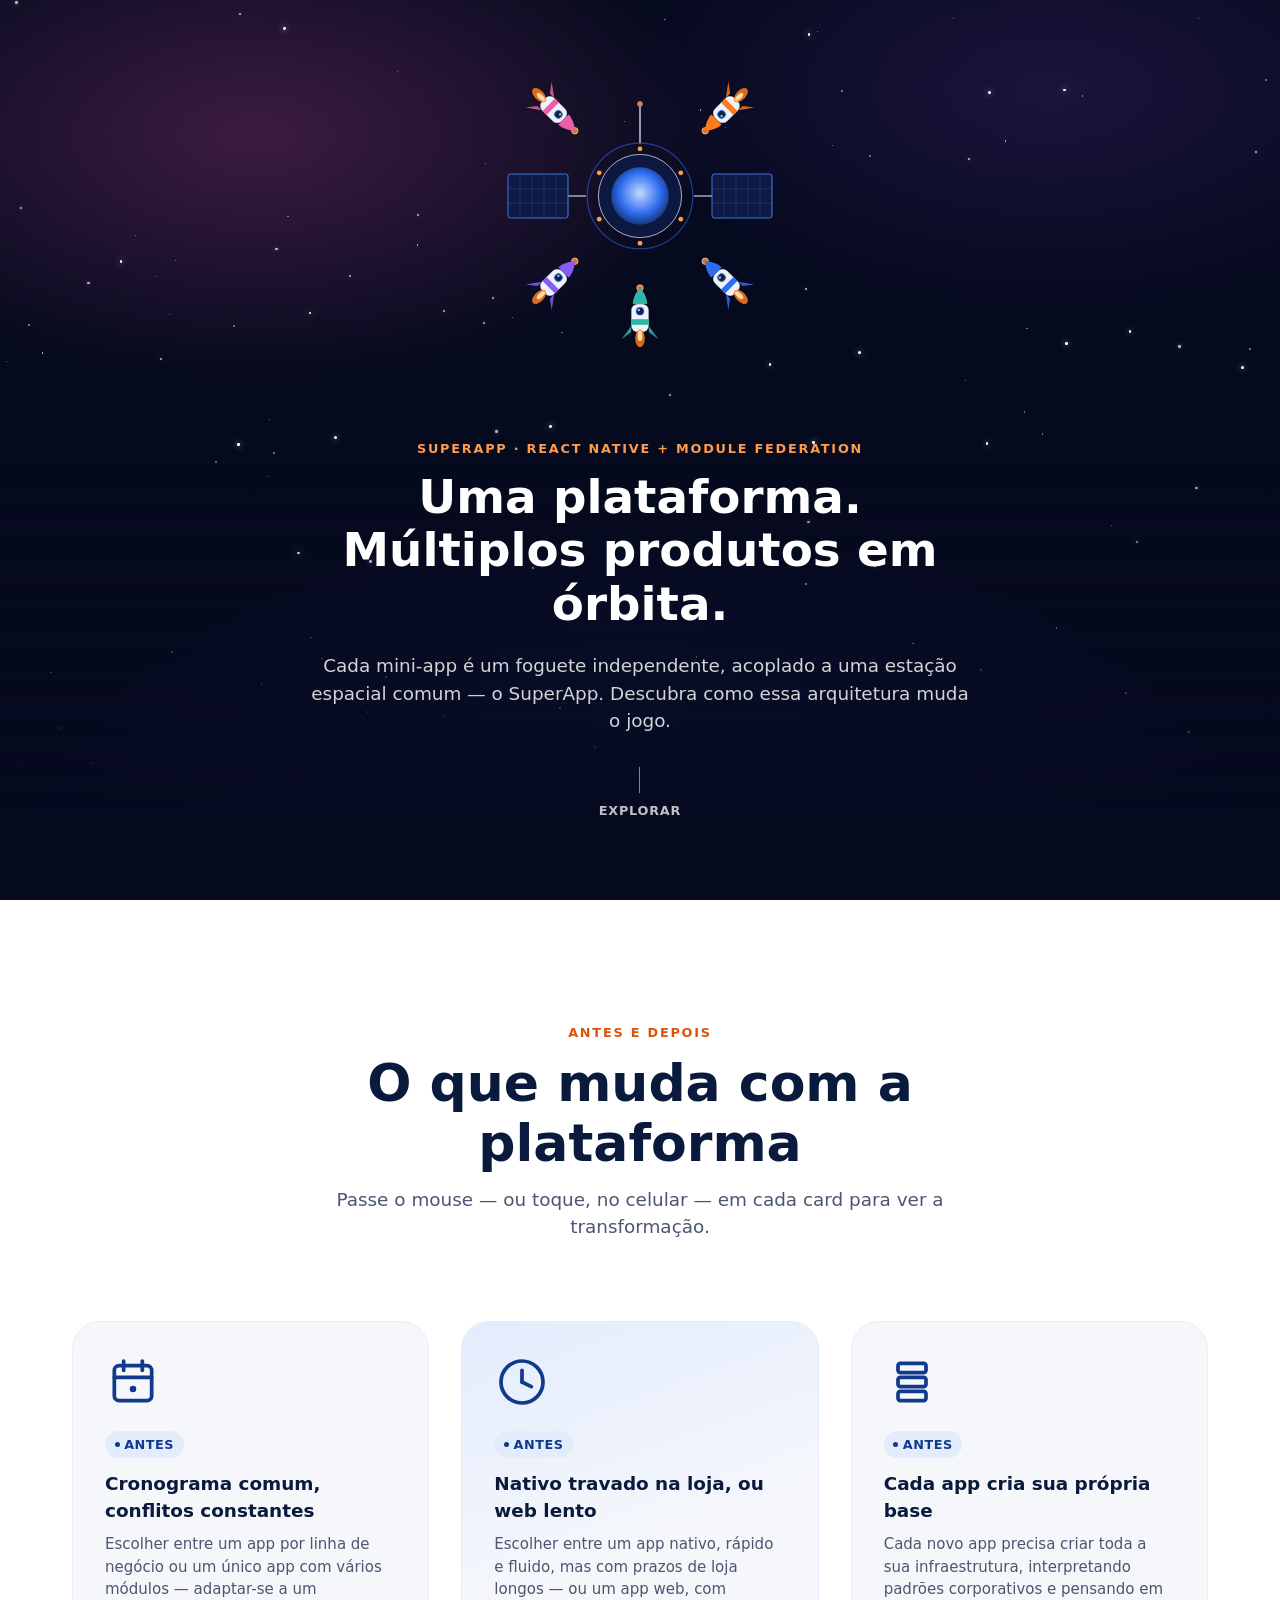
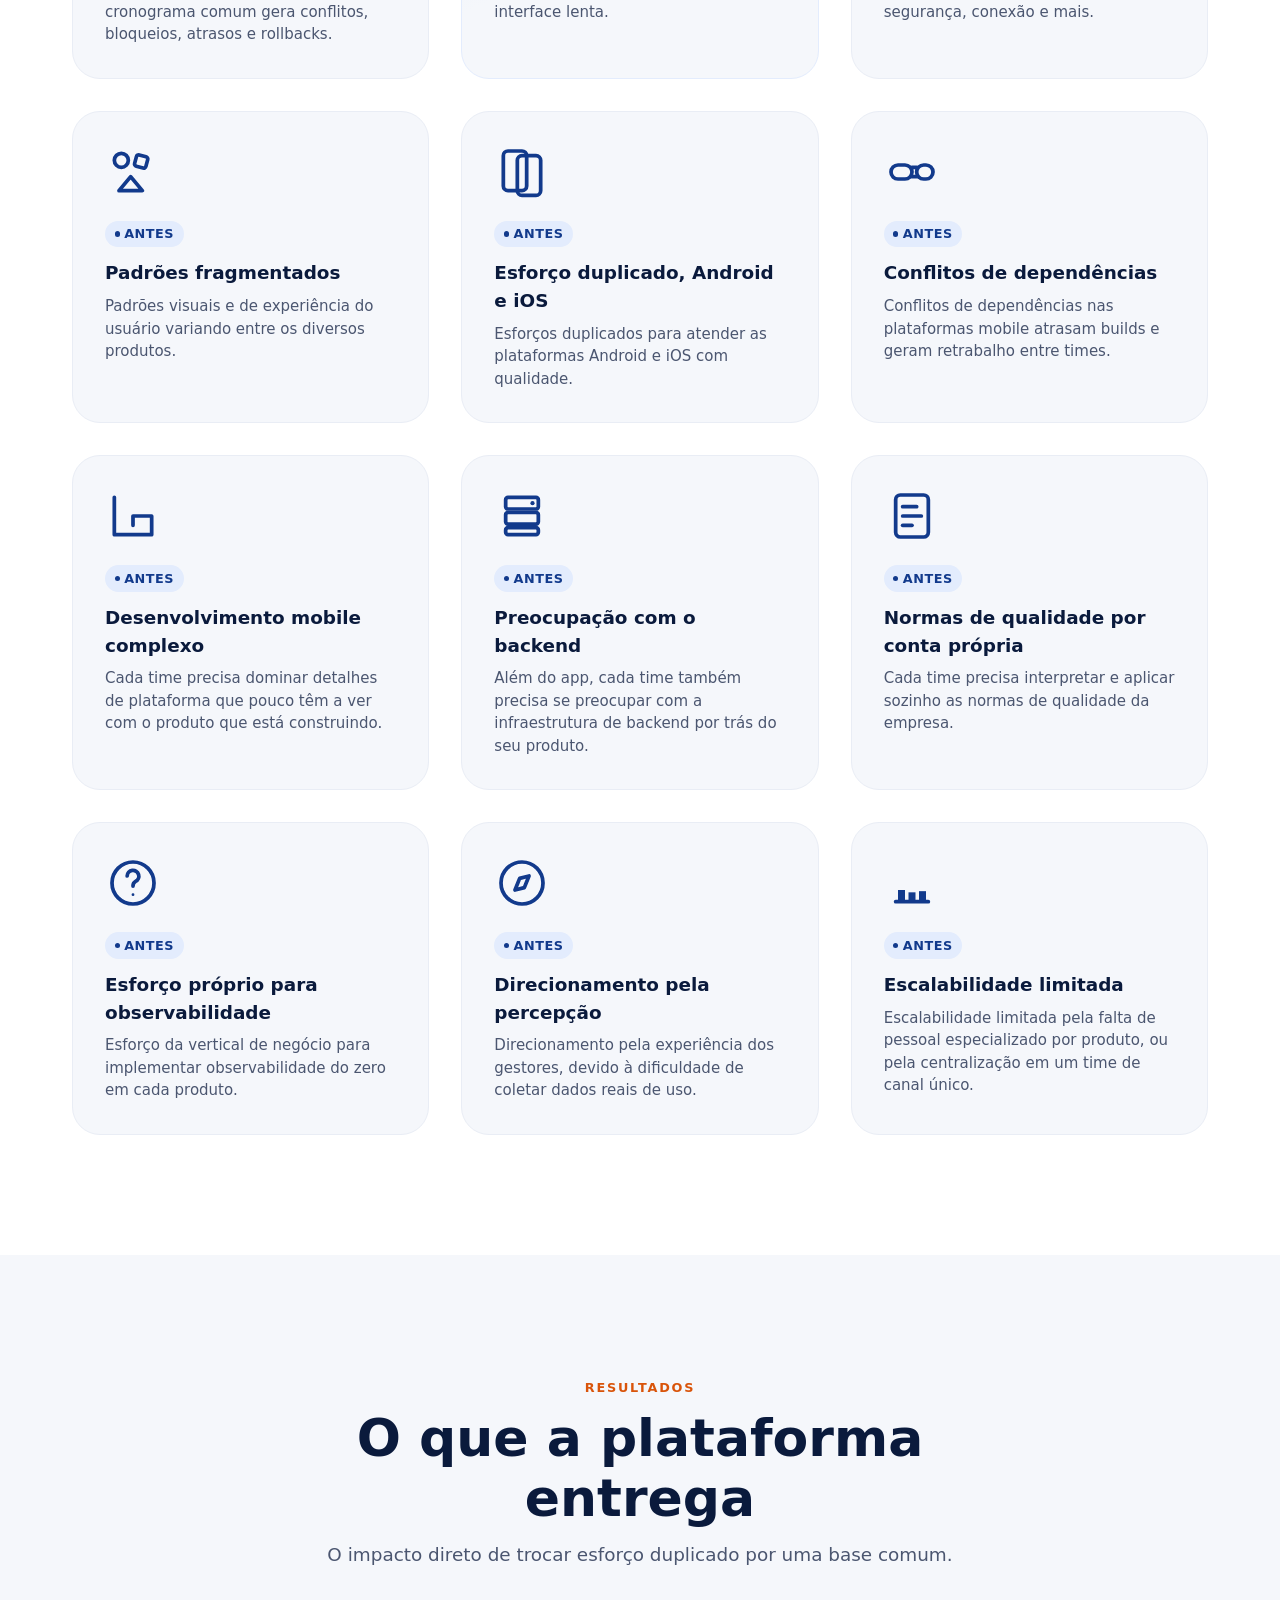
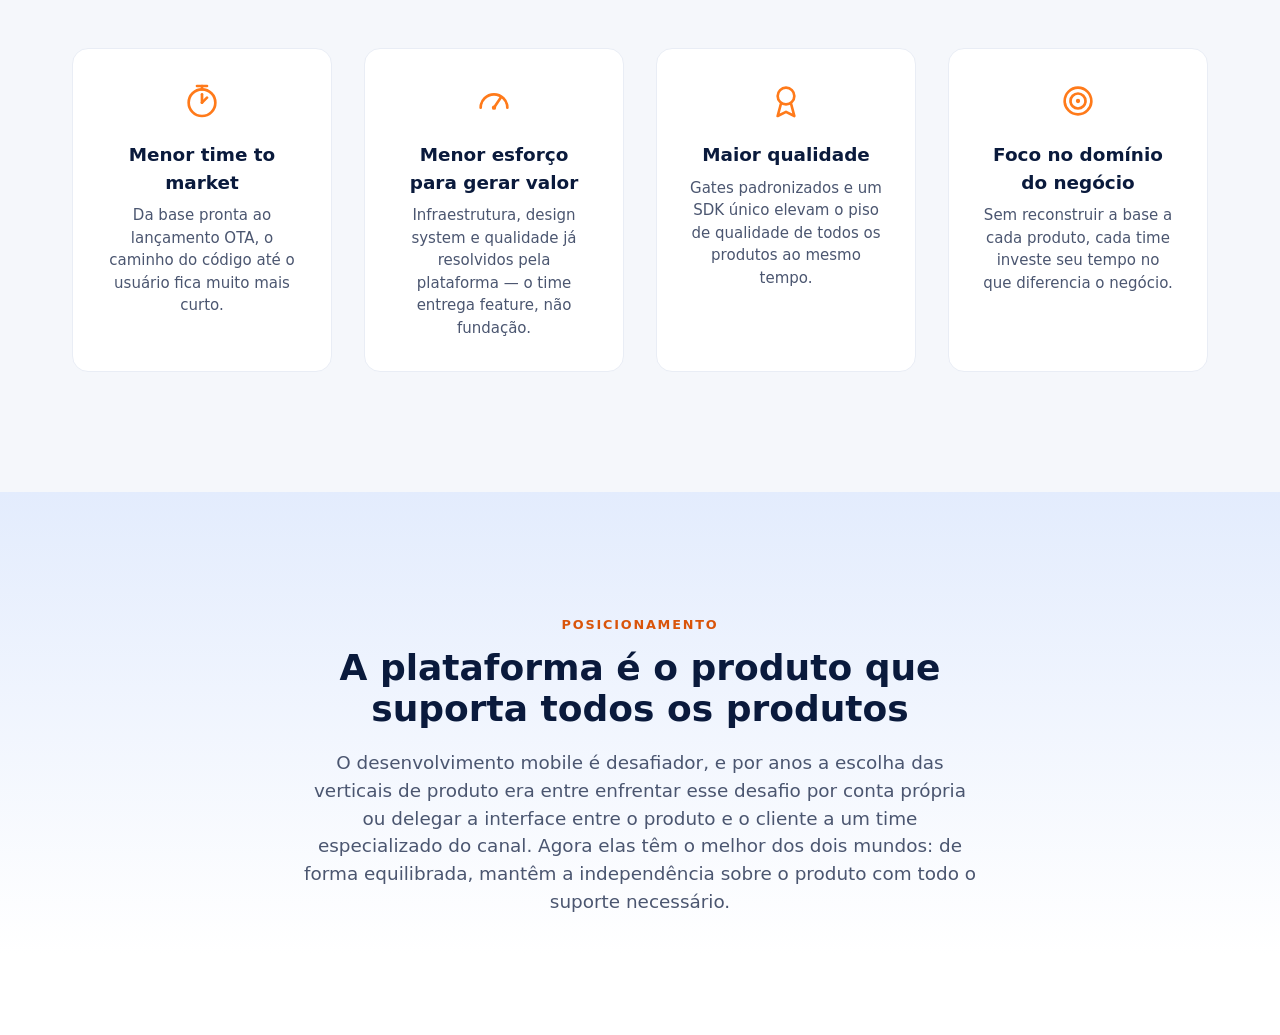
==== index.html @ 6d6ee332 "Initial version: hero + 12 cards + resultados + posicionamento Hotsite institucional do SuperApp em " ====
<!DOCTYPE html>
<html lang="pt-BR">
<head>
<meta charset="UTF-8" />
<meta name="viewport" content="width=device-width, initial-scale=1.0" />
<title>SuperApp — Uma plataforma, múltiplos produtos em órbita</title>
<meta name="description" content="Hotsite institucional do projeto de plataforma mobile SuperApp: mini-apps independentes acoplados a uma estação espacial comum." />
<link rel="stylesheet" href="css/reset.css" />
<link rel="stylesheet" href="css/tokens.css" />
<link rel="stylesheet" href="css/layout.css" />
<link rel="stylesheet" href="css/components.css" />
<link rel="stylesheet" href="css/hero.css" />
<link rel="stylesheet" href="css/cards.css" />
<link rel="stylesheet" href="css/results.css" />
<link rel="stylesheet" href="css/positioning.css" />
<link rel="stylesheet" href="css/animations.css" />
</head>
<body>

<section id="hero" class="hero">
  <div class="hero__starfield" aria-hidden="true"></div>

  <div class="hero__scene" aria-hidden="true">
    <svg class="station-svg" viewBox="0 0 1000 800" preserveAspectRatio="xMidYMid meet" role="img" aria-label="Ilustração de uma estação espacial montada, com foguetes de diferentes cores acoplados a ela">
      <defs>
        <radialGradient id="hubGlow" cx="50%" cy="45%" r="65%">
          <stop offset="0%" stop-color="#c3d8ff" />
          <stop offset="55%" stop-color="#2f6df0" />
          <stop offset="100%" stop-color="#0a1a3c" />
        </radialGradient>

        <g id="rocket-template">
          <path class="rocket-fin" d="M -22,95 L -46,128 L -22,110 Z" />
          <path class="rocket-fin" d="M 22,95 L 46,128 L 22,110 Z" />
          <rect class="rocket-body" x="-22" y="40" width="44" height="70" rx="16" />
          <path class="rocket-nose" d="M 0,0 C 10,10 18,26 18,40 L -18,40 C -18,26 -10,10 0,0 Z" />
          <rect class="rocket-stripe" x="-22" y="78" width="44" height="14" />
          <circle class="rocket-window" cx="0" cy="58" r="10" />
          <circle class="rocket-window-highlight" cx="-3" cy="55" r="3" />
          <g class="rocket-flame">
            <ellipse class="rocket-flame-outer" cx="0" cy="126" rx="12" ry="22" />
            <ellipse class="rocket-flame-core" cx="0" cy="120" rx="6" ry="13" />
          </g>
        </g>
      </defs>

      <!-- Painéis solares -->
      <g transform="translate(500,400)">
        <g class="solar-array solar-array--left">
          <line class="truss" x1="-135" y1="0" x2="-330" y2="0" />
          <rect class="panel" x="-330" y="-55" width="150" height="110" rx="6" />
          <line class="panel-grid" x1="-300" y1="-55" x2="-300" y2="55" />
          <line class="panel-grid" x1="-270" y1="-55" x2="-270" y2="55" />
          <line class="panel-grid" x1="-240" y1="-55" x2="-240" y2="55" />
          <line class="panel-grid" x1="-210" y1="-55" x2="-210" y2="55" />
          <line class="panel-grid" x1="-180" y1="-55" x2="-180" y2="55" />
          <line class="panel-grid panel-grid--h" x1="-330" y1="-18" x2="-180" y2="-18" />
          <line class="panel-grid panel-grid--h" x1="-330" y1="18" x2="-180" y2="18" />
        </g>
        <g class="solar-array solar-array--right">
          <line class="truss" x1="135" y1="0" x2="330" y2="0" />
          <rect class="panel" x="180" y="-55" width="150" height="110" rx="6" />
          <line class="panel-grid" x1="210" y1="-55" x2="210" y2="55" />
          <line class="panel-grid" x1="240" y1="-55" x2="240" y2="55" />
          <line class="panel-grid" x1="270" y1="-55" x2="270" y2="55" />
          <line class="panel-grid" x1="300" y1="-55" x2="300" y2="55" />
          <line class="panel-grid" x1="330" y1="-55" x2="330" y2="55" />
          <line class="panel-grid panel-grid--h" x1="180" y1="-18" x2="330" y2="-18" />
          <line class="panel-grid panel-grid--h" x1="180" y1="18" x2="330" y2="18" />
        </g>
      </g>

      <!-- Antena -->
      <g class="antenna" transform="translate(500,400)">
        <line class="antenna-mast" x1="0" y1="-132" x2="0" y2="-230" />
        <g class="antenna-pulse-wrap" transform="translate(0,-230)">
          <circle class="antenna-ring" r="6" />
          <circle class="antenna-ring antenna-ring--delay" r="6" />
          <circle class="antenna-tip" r="6" />
        </g>
      </g>

      <!-- Núcleo da estação -->
      <g class="station-hub" transform="translate(500,400)">
        <circle class="hub-ring-outer" r="132" />
        <circle class="hub-ring-mid" r="104" />
        <circle class="hub-core" r="72" fill="url(#hubGlow)" />
        <circle class="hub-light" cx="0" cy="-118" r="6" style="animation-delay:0s" />
        <circle class="hub-light" cx="102" cy="-58" r="6" style="animation-delay:.4s" />
        <circle class="hub-light" cx="102" cy="58" r="6" style="animation-delay:.8s" />
        <circle class="hub-light" cx="0" cy="118" r="6" style="animation-delay:1.2s" />
        <circle class="hub-light" cx="-102" cy="58" r="6" style="animation-delay:1.6s" />
        <circle class="hub-light" cx="-102" cy="-58" r="6" style="animation-delay:2s" />
      </g>

      <!-- Nós de acoplamento (docking) -->
      <circle class="dock-node" cx="663" cy="237" r="8" />
      <circle class="dock-node" cx="663" cy="563" r="8" />
      <circle class="dock-node" cx="500" cy="630" r="8" />
      <circle class="dock-node" cx="337" cy="563" r="8" />
      <circle class="dock-node" cx="337" cy="237" r="8" />

      <!-- Foguetes (mini-apps) acoplados, estáticos -->
      <use href="#rocket-template" xlink:href="#rocket-template" class="rocket" style="--rocket-accent:#ff7a1a" transform="translate(663,237) rotate(225)" />
      <use href="#rocket-template" xlink:href="#rocket-template" class="rocket" style="--rocket-accent:#2f6df0" transform="translate(663,563) rotate(315)" />
      <use href="#rocket-template" xlink:href="#rocket-template" class="rocket" style="--rocket-accent:#2fb8a6" transform="translate(500,630) rotate(0)" />
      <use href="#rocket-template" xlink:href="#rocket-template" class="rocket" style="--rocket-accent:#8a5cf6" transform="translate(337,563) rotate(45)" />
      <use href="#rocket-template" xlink:href="#rocket-template" class="rocket" style="--rocket-accent:#ef5da8" transform="translate(337,237) rotate(135)" />
    </svg>
  </div>

  <div class="hero__scrim" aria-hidden="true"></div>

  <div class="hero__content">
    <span class="hero__eyebrow">SuperApp · React Native + Module Federation</span>
    <h1 class="hero__headline">Uma plataforma. Múltiplos produtos em órbita.</h1>
    <p class="hero__subheadline">Cada mini-app é um foguete independente, acoplado a uma estação espacial comum — o SuperApp. Descubra como essa arquitetura muda o jogo.</p>
    <a class="hero__scroll-cue" href="#cards" aria-label="Rolar para a seção Antes e Depois">
      <span class="hero__scroll-cue-line"></span>
      Explorar
    </a>
  </div>
</section>

<section id="cards" class="cards-section section">
  <div class="container">
    <div class="section-heading">
      <span class="section-heading__eyebrow">Antes e depois</span>
      <h2 class="section-heading__title">O que muda com a plataforma</h2>
      <p class="section-heading__subtitle">Passe o mouse — ou toque, no celular — em cada card para ver a transformação.</p>
    </div>

    <div class="cards-grid">

      <article class="card" tabindex="0" aria-label="Arquitetura: antes, cronograma comum gera conflitos. Depois, mini-apps com CI/CD independente.">
        <div class="card__media" aria-hidden="true">
          <svg class="card__icon card__icon--before" viewBox="0 0 24 24"><rect class="icon-stroke" x="4" y="5" width="16" height="15" rx="2"/><line class="icon-stroke" x1="4" y1="10" x2="20" y2="10"/><line class="icon-stroke" x1="8" y1="3" x2="8" y2="7"/><line class="icon-stroke" x1="16" y1="3" x2="16" y2="7"/><circle class="icon-fill" cx="12" cy="15" r="1.4"/></svg>
          <svg class="card__icon card__icon--after" viewBox="0 0 24 24"><circle class="icon-stroke" cx="6" cy="13" r="2.6"/><circle class="icon-stroke" cx="13" cy="6" r="2.6"/><circle class="icon-stroke" cx="18.5" cy="16" r="2.6"/></svg>
        </div>
        <div class="card__face card__face--before">
          <span class="badge badge--blue"><span class="badge__dot"></span>Antes</span>
          <h3>Cronograma comum, conflitos constantes</h3>
          <p>Escolher entre um app por linha de negócio ou um único app com vários módulos — adaptar-se a um cronograma comum gera conflitos, bloqueios, atrasos e rollbacks.</p>
        </div>
        <div class="card__face card__face--after">
          <span class="badge"><span class="badge__dot"></span>Depois</span>
          <h3>Mini-apps, cada um no seu ritmo</h3>
          <p>Um app único composto por diversos mini-apps, com processos de CI/CD independentes que seguem o ritmo de cada linha de negócio.</p>
        </div>
      </article>

      <article class="card card--featured" tabindex="0" aria-label="Velocidade de lançamento: antes, nativo preso à loja ou web lento. Depois, rápido, fluido e OTA.">
        <div class="card__media" aria-hidden="true">
          <svg class="card__icon card__icon--before" viewBox="0 0 24 24"><circle class="icon-stroke" cx="12" cy="12" r="9"/><line class="icon-stroke" x1="12" y1="12" x2="12" y2="7"/><line class="icon-stroke" x1="12" y1="12" x2="16" y2="14"/></svg>
          <svg class="card__icon card__icon--after" viewBox="0 0 24 24"><polygon class="icon-fill" points="13,2 4,14 11,14 10,22 20,9 13,9"/></svg>
        </div>
        <div class="card__face card__face--before">
          <span class="badge badge--blue"><span class="badge__dot"></span>Antes</span>
          <h3>Nativo travado na loja, ou web lento</h3>
          <p>Escolher entre um app nativo, rápido e fluido, mas com prazos de loja longos — ou um app web, com interface lenta.</p>
        </div>
        <div class="card__face card__face--after">
          <span class="badge"><span class="badge__dot"></span>Depois</span>
          <h3>Rápido, fluido e OTA</h3>
          <p>Carregamento rápido e interface fluida, com atualização das funcionalidades de negócio over the air, sem depender dos prazos da loja.</p>
        </div>
      </article>

      <article class="card" tabindex="0" aria-label="Infraestrutura: antes, cada app cria a própria base. Depois, plataforma fornece toda a infraestrutura.">
        <div class="card__media" aria-hidden="true">
          <svg class="card__icon card__icon--before" viewBox="0 0 24 24"><rect class="icon-stroke" x="6" y="4" width="12" height="4" rx="1"/><rect class="icon-stroke" x="6" y="10" width="12" height="4" rx="1"/><rect class="icon-stroke" x="6" y="16" width="12" height="4" rx="1"/></svg>
          <svg class="card__icon card__icon--after" viewBox="0 0 24 24"><rect class="icon-stroke" x="4" y="16" width="16" height="4" rx="1"/><rect class="icon-stroke" x="9" y="6" width="6" height="10" rx="1"/></svg>
        </div>
        <div class="card__face card__face--before">
          <span class="badge badge--blue"><span class="badge__dot"></span>Antes</span>
          <h3>Cada app cria sua própria base</h3>
          <p>Cada novo app precisa criar toda a sua infraestrutura, interpretando padrões corporativos e pensando em segurança, conexão e mais.</p>
        </div>
        <div class="card__face card__face--after">
          <span class="badge"><span class="badge__dot"></span>Depois</span>
          <h3>Plataforma fornece a infraestrutura</h3>
          <p>A plataforma de mobilidade fornece toda a infraestrutura necessária, permitindo que as linhas de negócio foquem no produto.</p>
        </div>
      </article>

      <article class="card" tabindex="0" aria-label="Consistência visual: antes, padrões fragmentados. Depois, Design System único.">
        <div class="card__media" aria-hidden="true">
          <svg class="card__icon card__icon--before" viewBox="0 0 24 24"><circle class="icon-stroke" cx="7" cy="7" r="3"/><rect class="icon-stroke" x="13" y="5" width="5" height="5" rx="1" transform="rotate(15 15.5 7.5)"/><path class="icon-stroke" d="M6,20 L11,14 L16,20 Z"/></svg>
          <svg class="card__icon card__icon--after" viewBox="0 0 24 24"><rect class="icon-stroke" x="5" y="5" width="6" height="6" rx="1"/><rect class="icon-stroke" x="13" y="5" width="6" height="6" rx="1"/><rect class="icon-stroke" x="5" y="13" width="6" height="6" rx="1"/><rect class="icon-stroke" x="13" y="13" width="6" height="6" rx="1"/></svg>
        </div>
        <div class="card__face card__face--before">
          <span class="badge badge--blue"><span class="badge__dot"></span>Antes</span>
          <h3>Padrões fragmentados</h3>
          <p>Padrões visuais e de experiência do usuário variando entre os diversos produtos.</p>
        </div>
        <div class="card__face card__face--after">
          <span class="badge"><span class="badge__dot"></span>Depois</span>
          <h3>Design System único</h3>
          <p>Um Design System consistente garante qualidade e uniformidade na experiência em toda a plataforma.</p>
        </div>
      </article>

      <article class="card" tabindex="0" aria-label="Complexidade mobile: antes, esforço duplicado em Android e iOS. Depois, write once, run both.">
        <div class="card__media" aria-hidden="true">
          <svg class="card__icon card__icon--before" viewBox="0 0 24 24"><rect class="icon-stroke" x="4" y="3" width="10" height="17" rx="2"/><rect class="icon-stroke" x="10" y="5" width="10" height="17" rx="2"/></svg>
          <svg class="card__icon card__icon--after" viewBox="0 0 24 24"><rect class="icon-stroke" x="7" y="3" width="10" height="18" rx="2"/><polyline class="icon-stroke" points="9.5,12 11,14 15,9"/></svg>
        </div>
        <div class="card__face card__face--before">
          <span class="badge badge--blue"><span class="badge__dot"></span>Antes</span>
          <h3>Esforço duplicado, Android e iOS</h3>
          <p>Esforços duplicados para atender as plataformas Android e iOS com qualidade.</p>
        </div>
        <div class="card__face card__face--after">
          <span class="badge"><span class="badge__dot"></span>Depois</span>
          <h3>Desenvolva uma vez, rode nos dois</h3>
          <p>Desenvolva uma vez, execute no Android e no iOS — sem duplicar esforço para manter a qualidade nas duas plataformas.</p>
        </div>
      </article>

      <article class="card" tabindex="0" aria-label="Dependências: antes, conflitos entre plataformas mobile. Depois, SDK garante harmonia.">
        <div class="card__media" aria-hidden="true">
          <svg class="card__icon card__icon--before" viewBox="0 0 24 24"><rect class="icon-stroke" x="3" y="9" width="9" height="6" rx="3"/><rect class="icon-stroke" x="14" y="9" width="7" height="6" rx="3"/><line class="icon-stroke" x1="12" y1="10" x2="14" y2="10"/><line class="icon-stroke" x1="12" y1="14" x2="14" y2="14"/></svg>
          <svg class="card__icon card__icon--after" viewBox="0 0 24 24"><rect class="icon-stroke" x="4" y="4" width="16" height="16" rx="4"/><circle class="icon-fill" cx="9" cy="12" r="1.3"/><circle class="icon-fill" cx="12" cy="12" r="1.3"/><circle class="icon-fill" cx="15" cy="12" r="1.3"/></svg>
        </div>
        <div class="card__face card__face--before">
          <span class="badge badge--blue"><span class="badge__dot"></span>Antes</span>
          <h3>Conflitos de dependências</h3>
          <p>Conflitos de dependências nas plataformas mobile atrasam builds e geram retrabalho entre times.</p>
        </div>
        <div class="card__face card__face--after">
          <span class="badge"><span class="badge__dot"></span>Depois</span>
          <h3>SDK garante harmonia</h3>
          <p>O SDK da plataforma gerencia as dependências e garante harmonia entre todos os mini-apps.</p>
        </div>
      </article>

      <article class="card" tabindex="0" aria-label="Complexidade de desenvolvimento mobile: antes, complexo. Depois, abstraído pela plataforma.">
        <div class="card__media" aria-hidden="true">
          <svg class="card__icon card__icon--before" viewBox="0 0 24 24"><path class="icon-stroke" d="M4,4 L4,20 L20,20 L20,12 L12,12 L12,16"/></svg>
          <svg class="card__icon card__icon--after" viewBox="0 0 24 24"><rect class="icon-stroke" x="5" y="5" width="14" height="14" rx="4"/><polyline class="icon-stroke" points="8.5,12 11,14.5 15.5,9"/></svg>
        </div>
        <div class="card__face card__face--before">
          <span class="badge badge--blue"><span class="badge__dot"></span>Antes</span>
          <h3>Desenvolvimento mobile complexo</h3>
          <p>Cada time precisa dominar detalhes de plataforma que pouco têm a ver com o produto que está construindo.</p>
        </div>
        <div class="card__face card__face--after">
          <span class="badge"><span class="badge__dot"></span>Depois</span>
          <h3>Complexidade abstraída</h3>
          <p>A plataforma abstrai a complexidade do desenvolvimento mobile, liberando os times para focar no que importa.</p>
        </div>
      </article>

      <article class="card" tabindex="0" aria-label="Infraestrutura de backend: antes, preocupação de cada time. Depois, também abstraída pela plataforma.">
        <div class="card__media" aria-hidden="true">
          <svg class="card__icon card__icon--before" viewBox="0 0 24 24"><rect class="icon-stroke" x="5" y="4" width="14" height="5" rx="1"/><rect class="icon-stroke" x="5" y="10.5" width="14" height="5" rx="1"/><rect class="icon-stroke" x="5" y="17" width="14" height="3" rx="1"/><circle class="icon-fill" cx="16.5" cy="6.5" r="0.9"/></svg>
          <svg class="card__icon card__icon--after" viewBox="0 0 24 24"><path class="icon-stroke" d="M7,17 a4,4 0 0 1 0,-8 a5,5 0 0 1 9.6,-1.2 A3.5,3.5 0 0 1 17,17 Z"/></svg>
        </div>
        <div class="card__face card__face--before">
          <span class="badge badge--blue"><span class="badge__dot"></span>Antes</span>
          <h3>Preocupação com o backend</h3>
          <p>Além do app, cada time também precisa se preocupar com a infraestrutura de backend por trás do seu produto.</p>
        </div>
        <div class="card__face card__face--after">
          <span class="badge"><span class="badge__dot"></span>Depois</span>
          <h3>Backend também abstraído</h3>
          <p>A plataforma abstrai a complexidade da infraestrutura de backend, assim como faz com o mobile.</p>
        </div>
      </article>

      <article class="card" tabindex="0" aria-label="Qualidade: antes, normas interpretadas por conta própria. Depois, gates padronizados em todo o processo.">
        <div class="card__media" aria-hidden="true">
          <svg class="card__icon card__icon--before" viewBox="0 0 24 24"><rect class="icon-stroke" x="5" y="3" width="14" height="18" rx="2"/><line class="icon-stroke" x1="8" y1="8" x2="14" y2="8"/><line class="icon-stroke" x1="8" y1="12" x2="16" y2="12"/><line class="icon-stroke" x1="8" y1="16" x2="12" y2="16"/></svg>
          <svg class="card__icon card__icon--after" viewBox="0 0 24 24"><path class="icon-stroke" d="M12,3 L19,6 V11 C19,16 16,19.5 12,21 C8,19.5 5,16 5,11 V6 Z"/><polyline class="icon-stroke" points="8.5,12 11,14.5 15.5,9"/></svg>
        </div>
        <div class="card__face card__face--before">
          <span class="badge badge--blue"><span class="badge__dot"></span>Antes</span>
          <h3>Normas de qualidade por conta própria</h3>
          <p>Cada time precisa interpretar e aplicar sozinho as normas de qualidade da empresa.</p>
        </div>
        <div class="card__face card__face--after">
          <span class="badge"><span class="badge__dot"></span>Depois</span>
          <h3>Gates padronizados</h3>
          <p>Gates de qualidade padronizados em todo o processo garantem consistência sem esforço extra de cada time.</p>
        </div>
      </article>

      <article class="card" tabindex="0" aria-label="Observabilidade: antes, esforço próprio para implementar. Depois, plataforma fornece de forma simples.">
        <div class="card__media" aria-hidden="true">
          <svg class="card__icon card__icon--before" viewBox="0 0 24 24"><circle class="icon-stroke" cx="12" cy="12" r="9"/><path class="icon-stroke" d="M9.5,9 a2.5,2.5 0 1 1 3.6,2.3 c-.9,.5-1.1,1-1.1,2"/><circle class="icon-fill" cx="12" cy="17" r="0.6"/></svg>
          <svg class="card__icon card__icon--after" viewBox="0 0 24 24"><circle class="icon-fill" cx="12" cy="19" r="1.4"/><path class="icon-stroke" d="M8,15.5 a5.6,5.6 0 0 1 8,0"/><path class="icon-stroke" d="M5,12.5 a9.9,9.9 0 0 1 14,0"/></svg>
        </div>
        <div class="card__face card__face--before">
          <span class="badge badge--blue"><span class="badge__dot"></span>Antes</span>
          <h3>Esforço próprio para observabilidade</h3>
          <p>Esforço da vertical de negócio para implementar observabilidade do zero em cada produto.</p>
        </div>
        <div class="card__face card__face--after">
          <span class="badge"><span class="badge__dot"></span>Depois</span>
          <h3>Observabilidade simples e nativa</h3>
          <p>A plataforma fornece observabilidade de forma simples, sem esforço extra das linhas de negócio.</p>
        </div>
      </article>

      <article class="card" tabindex="0" aria-label="Direcionamento: antes, pela percepção dos gestores. Depois, pelo feedback real do usuário.">
        <div class="card__media" aria-hidden="true">
          <svg class="card__icon card__icon--before" viewBox="0 0 24 24"><circle class="icon-stroke" cx="12" cy="12" r="9"/><path class="icon-stroke" d="M9,15 L11,10 L15,9 L13,14 Z"/></svg>
          <svg class="card__icon card__icon--after" viewBox="0 0 24 24"><circle class="icon-stroke" cx="12" cy="12" r="9"/><path class="icon-fill" d="M12,5.5 L14.2,12 L12,18.5 L9.8,12 Z"/></svg>
        </div>
        <div class="card__face card__face--before">
          <span class="badge badge--blue"><span class="badge__dot"></span>Antes</span>
          <h3>Direcionamento pela percepção</h3>
          <p>Direcionamento pela experiência dos gestores, devido à dificuldade de coletar dados reais de uso.</p>
        </div>
        <div class="card__face card__face--after">
          <span class="badge"><span class="badge__dot"></span>Depois</span>
          <h3>Direcionamento pelo usuário</h3>
          <p>Direcionamento baseado no feedback real do usuário, sem esforços adicionais significativos para coletá-lo.</p>
        </div>
      </article>

      <article class="card" tabindex="0" aria-label="Escalabilidade: antes, limitada por pessoal ou centralização. Depois, alta escalabilidade mantendo independência.">
        <div class="card__media" aria-hidden="true">
          <svg class="card__icon card__icon--before" viewBox="0 0 24 24"><line class="icon-stroke" x1="5" y1="20" x2="19" y2="20"/><rect class="icon-fill" x="6" y="15" width="3" height="5"/><rect class="icon-fill" x="10.5" y="16" width="3" height="4"/><rect class="icon-fill" x="15" y="15.5" width="3" height="4.5"/></svg>
          <svg class="card__icon card__icon--after" viewBox="0 0 24 24"><line class="icon-stroke" x1="5" y1="20" x2="19" y2="20"/><rect class="icon-fill" x="6" y="16" width="3" height="4"/><rect class="icon-fill" x="10.5" y="12" width="3" height="8"/><rect class="icon-fill" x="15" y="6" width="3" height="14"/><polyline class="icon-stroke" points="6,10 12,5 18,3"/></svg>
        </div>
        <div class="card__face card__face--before">
          <span class="badge badge--blue"><span class="badge__dot"></span>Antes</span>
          <h3>Escalabilidade limitada</h3>
          <p>Escalabilidade limitada pela falta de pessoal especializado por produto, ou pela centralização em um time de canal único.</p>
        </div>
        <div class="card__face card__face--after">
          <span class="badge"><span class="badge__dot"></span>Depois</span>
          <h3>Alta escalabilidade, independência mantida</h3>
          <p>As verticais contam com a plataforma para abstrair a complexidade, mantendo independência na entrega de valor.</p>
        </div>
      </article>

    </div>
  </div>
</section>

<section id="results" class="results-section section">
  <div class="container">
    <div class="section-heading">
      <span class="section-heading__eyebrow">Resultados</span>
      <h2 class="section-heading__title">O que a plataforma entrega</h2>
      <p class="section-heading__subtitle">O impacto direto de trocar esforço duplicado por uma base comum.</p>
    </div>

    <div class="results-grid">
      <div class="result-tile">
        <svg class="result-tile__icon" viewBox="0 0 24 24"><circle class="icon-stroke" cx="12" cy="13" r="8"/><line class="icon-stroke" x1="12" y1="13" x2="15" y2="10"/><line class="icon-stroke" x1="12" y1="13" x2="12" y2="8"/><line class="icon-stroke" x1="9" y1="3" x2="15" y2="3"/><line class="icon-stroke" x1="12" y1="3" x2="12" y2="5"/></svg>
        <h3 class="result-tile__title">Menor time to market</h3>
        <p class="result-tile__desc">Da base pronta ao lançamento OTA, o caminho do código até o usuário fica muito mais curto.</p>
      </div>
      <div class="result-tile">
        <svg class="result-tile__icon" viewBox="0 0 24 24"><path class="icon-stroke" d="M4,16 a8,8 0 0 1 16,0"/><line class="icon-stroke" x1="12" y1="16" x2="16" y2="10"/><circle class="icon-fill" cx="12" cy="16" r="1.3"/></svg>
        <h3 class="result-tile__title">Menor esforço para gerar valor</h3>
        <p class="result-tile__desc">Infraestrutura, design system e qualidade já resolvidos pela plataforma — o time entrega feature, não fundação.</p>
      </div>
      <div class="result-tile">
        <svg class="result-tile__icon" viewBox="0 0 24 24"><circle class="icon-stroke" cx="12" cy="9" r="5"/><path class="icon-stroke" d="M9,13.5 L7,21 L12,18.5 L17,21 L15,13.5"/></svg>
        <h3 class="result-tile__title">Maior qualidade</h3>
        <p class="result-tile__desc">Gates padronizados e um SDK único elevam o piso de qualidade de todos os produtos ao mesmo tempo.</p>
      </div>
      <div class="result-tile">
        <svg class="result-tile__icon" viewBox="0 0 24 24"><circle class="icon-stroke" cx="12" cy="12" r="8"/><circle class="icon-stroke" cx="12" cy="12" r="4.5"/><circle class="icon-fill" cx="12" cy="12" r="1.3"/></svg>
        <h3 class="result-tile__title">Foco no domínio do negócio</h3>
        <p class="result-tile__desc">Sem reconstruir a base a cada produto, cada time investe seu tempo no que diferencia o negócio.</p>
      </div>
    </div>
  </div>
</section>

<section id="positioning" class="positioning-section section">
  <div class="container">
    <div class="positioning">
      <span class="positioning__eyebrow">Posicionamento</span>
      <h2 class="positioning__statement">A plataforma é o produto que suporta todos os produtos</h2>
      <p class="positioning__body">O desenvolvimento mobile é desafiador, e por anos a escolha das verticais de produto era entre enfrentar esse desafio por conta própria ou delegar a interface entre o produto e o cliente a um time especializado do canal. Agora elas têm o melhor dos dois mundos: de forma equilibrada, mantêm a independência sobre o produto com todo o suporte necessário.</p>
    </div>
  </div>
</section>

<script src="js/utils.js"></script>
<script src="js/hero-scene.js"></script>
<script src="js/cards.js"></script>
<script src="js/main.js"></script>
</body>
</html>
---- css/tokens.css ----
:root {
  /* ---- Paleta UI: 60% branco / 30% azul / 10% laranja ---- */
  --color-white: #ffffff;
  --color-white-soft: #f5f7fb;
  --color-white-mute: #e9edf5;

  --color-blue-900: #0a1a3c;
  --color-blue-700: #123a8c;
  --color-blue-600: #1a4fc4;
  --color-blue-500: #2f6df0;
  --color-blue-100: #e3ecfd;

  --color-orange-600: #d9540a;
  --color-orange-500: #ff7a1a;
  --color-orange-400: #ff9b4d;
  --color-orange-100: #ffe6d1;

  --color-text-primary: #0c1730;
  --color-text-secondary: #4b5670;
  --color-text-inverse: #ffffff;

  /* ---- Paleta livre da cena espacial (fora da regra 60/30/10) ---- */
  --scene-space-deep: #060a1f;
  --scene-space-mid: #0e1a45;
  --scene-nebula-purple: #3a2166;
  --scene-nebula-pink: #a13d7c;
  --scene-star: #ffffff;
  --scene-thruster: #ff7a1a;
  --scene-thruster-core: #ffd9a8;
  --scene-panel-glow: #4d8dff;

  /* ---- Tipografia ---- */
  --font-base: system-ui, -apple-system, "Segoe UI", Roboto, "Helvetica Neue", Arial, sans-serif;

  --fs-xs: 0.8rem;
  --fs-sm: 0.9375rem;
  --fs-base: 1rem;
  --fs-md: 1.15rem;
  --fs-lg: 1.5rem;
  --fs-xl: 2.25rem;
  --fs-2xl: 3.25rem;
  --fs-3xl: 4rem;

  --lh-tight: 1.15;
  --lh-normal: 1.5;

  /* ---- Espaçamento ---- */
  --space-2xs: 0.25rem;
  --space-xs: 0.5rem;
  --space-sm: 0.75rem;
  --space-md: 1.25rem;
  --space-lg: 2rem;
  --space-xl: 3.25rem;
  --space-2xl: 5rem;
  --space-3xl: 7.5rem;

  /* ---- Raio, sombra, transição ---- */
  --radius-sm: 8px;
  --radius-md: 16px;
  --radius-lg: 28px;
  --radius-pill: 999px;

  --shadow-sm: 0 2px 8px rgba(10, 26, 60, 0.08);
  --shadow-md: 0 8px 24px rgba(10, 26, 60, 0.12);
  --shadow-lg: 0 16px 48px rgba(10, 26, 60, 0.18);

  --ease-standard: cubic-bezier(0.4, 0, 0.2, 1);
  --duration-fast: 200ms;
  --duration-base: 350ms;
  --duration-slow: 600ms;

  /* ---- Container ---- */
  --container-max: 1200px;
  --container-pad: var(--space-lg);
}

@media (max-width: 640px) {
  :root {
    --fs-2xl: 2.25rem;
    --fs-3xl: 2.6rem;
    --fs-xl: 1.6rem;
    --space-2xl: 3rem;
    --space-3xl: 4rem;
    --container-pad: var(--space-md);
  }
}
---- css/layout.css ----
body {
  font-family: var(--font-base);
  background: var(--color-white);
  color: var(--color-text-primary);
}

.container {
  width: 100%;
  max-width: var(--container-max);
  margin-inline: auto;
  padding-inline: var(--container-pad);
}

.section {
  padding-block: var(--space-3xl);
}

.section-heading {
  text-align: center;
  max-width: 44rem;
  margin-inline: auto;
  margin-bottom: var(--space-2xl);
}

.section-heading__eyebrow {
  display: inline-block;
  font-size: var(--fs-xs);
  font-weight: 700;
  letter-spacing: 0.14em;
  text-transform: uppercase;
  color: var(--color-orange-600);
  margin-bottom: var(--space-sm);
}

.section-heading__title {
  font-size: var(--fs-2xl);
  line-height: var(--lh-tight);
  color: var(--color-blue-900);
  margin-bottom: var(--space-sm);
}

.section-heading__subtitle {
  font-size: var(--fs-md);
  color: var(--color-text-secondary);
}

.visually-hidden {
  position: absolute;
  width: 1px;
  height: 1px;
  padding: 0;
  margin: -1px;
  overflow: hidden;
  clip: rect(0, 0, 0, 0);
  white-space: nowrap;
  border: 0;
}

/* Desktop-first: base acima é a referência de tela grande.
   Breakpoints abaixo reduzem/adaptam para telas menores. */
@media (max-width: 1024px) {
  .section {
    padding-block: var(--space-2xl);
  }
}

@media (max-width: 640px) {
  .section-heading {
    margin-bottom: var(--space-xl);
  }
}
---- css/components.css ----
.btn {
  display: inline-flex;
  align-items: center;
  gap: var(--space-xs);
  padding: 0.85rem 1.75rem;
  border-radius: var(--radius-pill);
  font-size: var(--fs-sm);
  font-weight: 600;
  transition: transform var(--duration-fast) var(--ease-standard),
    box-shadow var(--duration-fast) var(--ease-standard),
    background-color var(--duration-fast) var(--ease-standard);
}

.btn--primary {
  background: var(--color-orange-500);
  color: var(--color-text-inverse);
  box-shadow: var(--shadow-sm);
}

.btn--primary:hover {
  background: var(--color-orange-600);
  transform: translateY(-2px);
  box-shadow: var(--shadow-md);
}

.btn--secondary {
  background: transparent;
  color: var(--color-blue-700);
  border: 1.5px solid var(--color-blue-500);
}

.btn--secondary:hover {
  background: var(--color-blue-100);
}

.badge {
  display: inline-flex;
  align-items: center;
  gap: 0.35em;
  padding: 0.3em 0.75em;
  border-radius: var(--radius-pill);
  font-size: var(--fs-xs);
  font-weight: 700;
  letter-spacing: 0.04em;
  text-transform: uppercase;
  background: var(--color-orange-100);
  color: var(--color-orange-600);
}

.badge--blue {
  background: var(--color-blue-100);
  color: var(--color-blue-700);
}

.badge__dot {
  width: 0.4em;
  height: 0.4em;
  border-radius: 50%;
  background: currentColor;
}
---- css/hero.css ----
.hero {
  position: relative;
  min-height: 100vh;
  overflow: hidden;
  display: flex;
  flex-direction: column;
  justify-content: flex-end;
  color: var(--color-text-inverse);
  background:
    radial-gradient(ellipse 60% 45% at 20% 15%, rgba(161, 61, 124, 0.35), transparent 60%),
    radial-gradient(ellipse 55% 40% at 82% 10%, rgba(58, 33, 102, 0.4), transparent 60%),
    radial-gradient(ellipse 70% 60% at 50% 100%, var(--scene-space-mid), transparent 70%),
    var(--scene-space-deep);
}

/* ---- Estrelas ---- */
.hero__starfield {
  position: absolute;
  inset: 0;
  z-index: 0;
  pointer-events: none;
}

.hero__star-layer {
  position: absolute;
  inset: 0;
  will-change: transform;
}

.star {
  position: absolute;
  border-radius: 50%;
  background: var(--scene-star);
  animation: star-twinkle 4s ease-in-out infinite;
}

.star--far { opacity: 0.5; }
.star--mid { opacity: 0.7; box-shadow: 0 0 4px rgba(255, 255, 255, 0.6); }
.star--near { box-shadow: 0 0 6px rgba(255, 255, 255, 0.8); }

/* ---- Cena SVG ---- */
.hero__scene {
  position: absolute;
  inset: 0;
  z-index: 1;
  display: flex;
  align-items: flex-start;
  justify-content: center;
  padding-top: clamp(16px, 4vh, 48px);
  pointer-events: none;
}

.station-svg {
  width: min(46vw, 400px);
  height: auto;
}

/* Painéis solares */
.solar-array {
  transform-box: fill-box;
  animation: panel-track 9s ease-in-out infinite;
}

.solar-array--left { transform-origin: 100% 50%; }
.solar-array--right { transform-origin: 0% 50%; animation-delay: -3s; }

.truss {
  stroke: var(--color-blue-100);
  stroke-width: 4;
  opacity: 0.7;
}

.panel {
  fill: var(--scene-space-mid);
  stroke: var(--scene-panel-glow);
  stroke-width: 2;
}

.panel-grid {
  stroke: var(--scene-panel-glow);
  stroke-width: 1;
  opacity: 0.45;
}

/* Antena */
.antenna-mast {
  stroke: var(--color-blue-100);
  stroke-width: 4;
  opacity: 0.8;
}

.antenna-ring {
  fill: none;
  stroke: var(--scene-panel-glow);
  stroke-width: 2;
  transform-box: fill-box;
  transform-origin: 50% 50%;
  animation: antenna-ping 2.6s ease-out infinite;
}

.antenna-ring--delay {
  animation-delay: 1.3s;
}

.antenna-tip {
  fill: var(--color-orange-500);
  transform-box: fill-box;
  transform-origin: 50% 50%;
  animation: antenna-tip-pulse 2.6s ease-in-out infinite;
}

/* Núcleo da estação */
.hub-ring-outer {
  fill: none;
  stroke: var(--color-blue-500);
  stroke-width: 3;
  opacity: 0.55;
}

.hub-ring-mid {
  fill: var(--scene-space-mid);
  stroke: var(--color-blue-100);
  stroke-width: 2;
  opacity: 0.9;
}

.hub-light {
  fill: var(--color-orange-400);
  transform-box: fill-box;
  transform-origin: 50% 50%;
  animation: blink-light 2.4s ease-in-out infinite;
}

/* Nós de acoplamento */
.dock-node {
  fill: var(--color-orange-500);
  stroke: var(--color-orange-100);
  stroke-width: 2;
  opacity: 0.9;
}

/* Foguetes */
.rocket-body {
  fill: #eef2fb;
  stroke: rgba(10, 26, 60, 0.35);
  stroke-width: 2;
}

.rocket-nose,
.rocket-fin {
  fill: var(--rocket-accent, var(--color-blue-500));
}

.rocket-fin { opacity: 0.85; }

.rocket-stripe {
  fill: var(--rocket-accent, var(--color-orange-500));
}

.rocket-window {
  fill: #12213f;
  stroke: var(--scene-panel-glow);
  stroke-width: 2;
}

.rocket-window-highlight {
  fill: #cfe0ff;
  opacity: 0.8;
}

.rocket-flame {
  transform-box: fill-box;
  transform-origin: 50% 0%;
  animation: flame-pulse 1.6s ease-in-out infinite;
}

.rocket-flame-outer {
  fill: var(--scene-thruster);
  opacity: 0.85;
}

.rocket-flame-core {
  fill: var(--scene-thruster-core);
}

/* ---- Scrim + conteúdo ---- */
.hero__scrim {
  position: absolute;
  inset: auto 0 0 0;
  height: 48%;
  z-index: 2;
  pointer-events: none;
  background: linear-gradient(to bottom, transparent, var(--scene-space-deep) 82%);
}

.hero__content {
  position: relative;
  z-index: 3;
  max-width: 46rem;
  margin-inline: auto;
  padding: 0 var(--container-pad) var(--space-2xl);
  text-align: center;
  animation: headline-in var(--duration-slow) var(--ease-standard) both;
  animation-delay: 0.15s;
}

.hero__eyebrow {
  display: inline-block;
  font-size: var(--fs-xs);
  font-weight: 700;
  letter-spacing: 0.14em;
  text-transform: uppercase;
  color: var(--color-orange-400);
  margin-bottom: var(--space-sm);
}

.hero__headline {
  font-size: clamp(1.9rem, 5.2vh, var(--fs-3xl));
  line-height: var(--lh-tight);
  font-weight: 800;
  margin-bottom: var(--space-md);
}

.hero__subheadline {
  font-size: var(--fs-md);
  color: rgba(255, 255, 255, 0.82);
  margin-bottom: var(--space-lg);
}

.hero__scroll-cue {
  display: inline-flex;
  flex-direction: column;
  align-items: center;
  gap: var(--space-xs);
  font-size: var(--fs-xs);
  font-weight: 600;
  letter-spacing: 0.06em;
  text-transform: uppercase;
  color: rgba(255, 255, 255, 0.75);
}

.hero__scroll-cue-line {
  width: 1px;
  height: 26px;
  background: rgba(255, 255, 255, 0.5);
  animation: scroll-bounce 1.8s ease-in-out infinite;
}

@media (max-width: 1024px) {
  .station-svg { width: min(55vw, 340px); }
}

@media (max-width: 640px) {
  .hero { min-height: 92vh; }
  .station-svg { width: 60vw; }
  .hero__scene { padding-top: clamp(12px, 3vh, 32px); }
  .hero__content { padding-bottom: var(--space-xl); }
}

/* Telas baixas (laptops com pouca altura) — encolhe a cena e o respiro vertical
   para o headline nunca colidir com a estação, independente da largura. */
@media (max-height: 820px) {
  .hero__scene { padding-top: clamp(8px, 2.5vh, 24px); }
  .station-svg { width: min(38vw, 300px); }
  .hero__content { padding-bottom: var(--space-lg); }
  .hero__subheadline { margin-bottom: var(--space-md); }
}

@media (max-height: 680px) {
  .station-svg { width: min(30vw, 220px); }
  .hero__scroll-cue { display: none; }
}
---- css/cards.css ----
.cards-grid {
  display: grid;
  grid-template-columns: repeat(3, 1fr);
  gap: var(--space-lg);
}

.card {
  position: relative;
  min-height: 280px;
  padding: var(--space-lg);
  border-radius: var(--radius-lg);
  background: var(--color-white-soft);
  border: 1px solid var(--color-white-mute);
  overflow: hidden;
  cursor: default;
  transition: box-shadow var(--duration-base) var(--ease-standard),
    transform var(--duration-base) var(--ease-standard);
}

.card:hover,
.card:focus-within,
.card.is-flipped {
  box-shadow: var(--shadow-lg);
  transform: translateY(-4px);
}

.card:focus-visible {
  outline: 2px solid var(--color-blue-500);
  outline-offset: 3px;
}

.card__media {
  position: relative;
  width: 56px;
  height: 56px;
  margin-bottom: var(--space-md);
}

.card__icon {
  position: absolute;
  inset: 0;
  width: 100%;
  height: 100%;
  transition: opacity var(--duration-base) var(--ease-standard),
    transform var(--duration-base) var(--ease-standard);
}

.card__icon--before {
  opacity: 1;
  color: var(--color-blue-700);
}

.card__icon--after {
  opacity: 0;
  color: var(--color-orange-500);
  transform: scale(0.85);
}

.card:hover .card__icon--before,
.card:focus-within .card__icon--before,
.card.is-flipped .card__icon--before {
  opacity: 0;
}

.card:hover .card__icon--after,
.card:focus-within .card__icon--after,
.card.is-flipped .card__icon--after {
  opacity: 1;
  transform: scale(1);
}

.icon-stroke {
  fill: none;
  stroke: currentColor;
  stroke-width: 1.6;
  stroke-linecap: round;
  stroke-linejoin: round;
}

.icon-fill {
  fill: currentColor;
}

.card__face {
  position: relative;
  transition: opacity var(--duration-base) var(--ease-standard),
    transform var(--duration-base) var(--ease-standard);
}

.card__face--before {
  opacity: 1;
}

.card__face--after {
  position: absolute;
  inset: var(--space-lg) var(--space-lg) auto var(--space-lg);
  top: calc(56px + var(--space-md));
  opacity: 0;
  transform: translateY(8px);
}

.card:hover .card__face--before,
.card:focus-within .card__face--before,
.card.is-flipped .card__face--before {
  opacity: 0;
}

.card:hover .card__face--after,
.card:focus-within .card__face--after,
.card.is-flipped .card__face--after {
  opacity: 1;
  transform: translateY(0);
}

.card__face h3 {
  font-size: var(--fs-md);
  color: var(--color-blue-900);
  margin: var(--space-sm) 0 var(--space-xs);
}

.card__face p {
  font-size: var(--fs-sm);
  color: var(--color-text-secondary);
}

/* ---- Card de destaque: loop automático ---- */
.card--featured {
  background: linear-gradient(160deg, var(--color-blue-100), var(--color-white-soft) 60%);
  border-color: var(--color-blue-100);
}

#cards.in-view .card--featured .card__icon--after,
#cards.in-view .card--featured .card__face--after {
  animation: featured-loop 4.2s ease-in-out infinite;
}

#cards.in-view .card--featured .card__icon--before,
#cards.in-view .card--featured .card__face--before {
  animation: featured-loop-before 4.2s ease-in-out infinite;
}

#cards.in-view .card--featured:hover .card__icon--after,
#cards.in-view .card--featured:focus-within .card__icon--after,
#cards.in-view .card--featured.is-flipped .card__icon--after,
#cards.in-view .card--featured:hover .card__face--after,
#cards.in-view .card--featured:focus-within .card__face--after,
#cards.in-view .card--featured.is-flipped .card__face--after {
  animation: none;
  opacity: 1;
  transform: none;
}

#cards.in-view .card--featured:hover .card__icon--before,
#cards.in-view .card--featured:focus-within .card__icon--before,
#cards.in-view .card--featured.is-flipped .card__icon--before,
#cards.in-view .card--featured:hover .card__face--before,
#cards.in-view .card--featured:focus-within .card__face--before,
#cards.in-view .card--featured.is-flipped .card__face--before {
  animation: none;
  opacity: 0;
}

@media (max-width: 1024px) {
  .cards-grid {
    grid-template-columns: repeat(2, 1fr);
  }
}

@media (max-width: 640px) {
  .cards-grid {
    grid-template-columns: 1fr;
  }

  .card {
    min-height: 260px;
  }
}
---- css/results.css ----
.results-section {
  background: var(--color-white-soft);
}

.results-grid {
  display: grid;
  grid-template-columns: repeat(4, 1fr);
  gap: var(--space-lg);
}

.result-tile {
  padding: var(--space-lg);
  border-radius: var(--radius-md);
  background: var(--color-white);
  border: 1px solid var(--color-white-mute);
  text-align: center;
  transition: transform var(--duration-base) var(--ease-standard),
    box-shadow var(--duration-base) var(--ease-standard);
}

.result-tile:hover {
  transform: translateY(-4px);
  box-shadow: var(--shadow-md);
}

.result-tile__icon {
  width: 40px;
  height: 40px;
  margin-inline: auto;
  margin-bottom: var(--space-md);
  color: var(--color-orange-500);
}

.result-tile__title {
  font-size: var(--fs-md);
  color: var(--color-blue-900);
  margin-bottom: var(--space-xs);
}

.result-tile__desc {
  font-size: var(--fs-sm);
  color: var(--color-text-secondary);
}

@media (max-width: 1024px) {
  .results-grid {
    grid-template-columns: repeat(2, 1fr);
  }
}

@media (max-width: 640px) {
  .results-grid {
    grid-template-columns: 1fr;
  }
}
---- css/positioning.css ----
.positioning-section {
  background: linear-gradient(180deg, var(--color-blue-100), var(--color-white) 85%);
}

.positioning {
  max-width: 42rem;
  margin-inline: auto;
  text-align: center;
}

.positioning__eyebrow {
  display: inline-block;
  font-size: var(--fs-xs);
  font-weight: 700;
  letter-spacing: 0.14em;
  text-transform: uppercase;
  color: var(--color-orange-600);
  margin-bottom: var(--space-sm);
}

.positioning__statement {
  font-size: var(--fs-xl);
  line-height: var(--lh-tight);
  color: var(--color-blue-900);
  font-weight: 800;
  margin-bottom: var(--space-md);
}

.positioning__body {
  font-size: var(--fs-md);
  color: var(--color-text-secondary);
  line-height: var(--lh-normal);
}

@media (max-width: 640px) {
  .positioning__statement {
    font-size: var(--fs-lg);
  }
}
---- css/animations.css ----
@keyframes star-twinkle {
  0%, 100% { opacity: var(--base-opacity, 0.6); }
  50% { opacity: 0.15; }
}

@keyframes blink-light {
  0%, 100% { opacity: 0.25; }
  50% { opacity: 1; }
}

@keyframes panel-track {
  0%, 100% { transform: rotate(-4deg); }
  50% { transform: rotate(4deg); }
}

@keyframes antenna-ping {
  0% { transform: scale(0.6); opacity: 0.9; }
  100% { transform: scale(2.6); opacity: 0; }
}

@keyframes antenna-tip-pulse {
  0%, 100% { opacity: 0.65; transform: scale(0.85); }
  50% { opacity: 1; transform: scale(1.15); }
}

@keyframes flame-pulse {
  0%, 100% { transform: scaleY(0.9); opacity: 0.75; }
  50% { transform: scaleY(1.15); opacity: 1; }
}

@keyframes headline-in {
  from { opacity: 0; transform: translateY(24px); }
  to { opacity: 1; transform: translateY(0); }
}

@keyframes scroll-bounce {
  0%, 100% { transform: translateY(0); }
  50% { transform: translateY(8px); }
}

@keyframes featured-loop {
  0%, 35% { opacity: 0; transform: translateY(6px); }
  50%, 85% { opacity: 1; transform: translateY(0); }
  100% { opacity: 0; transform: translateY(6px); }
}

@keyframes featured-loop-before {
  0%, 35% { opacity: 1; }
  50%, 85% { opacity: 0; }
  100% { opacity: 1; }
}
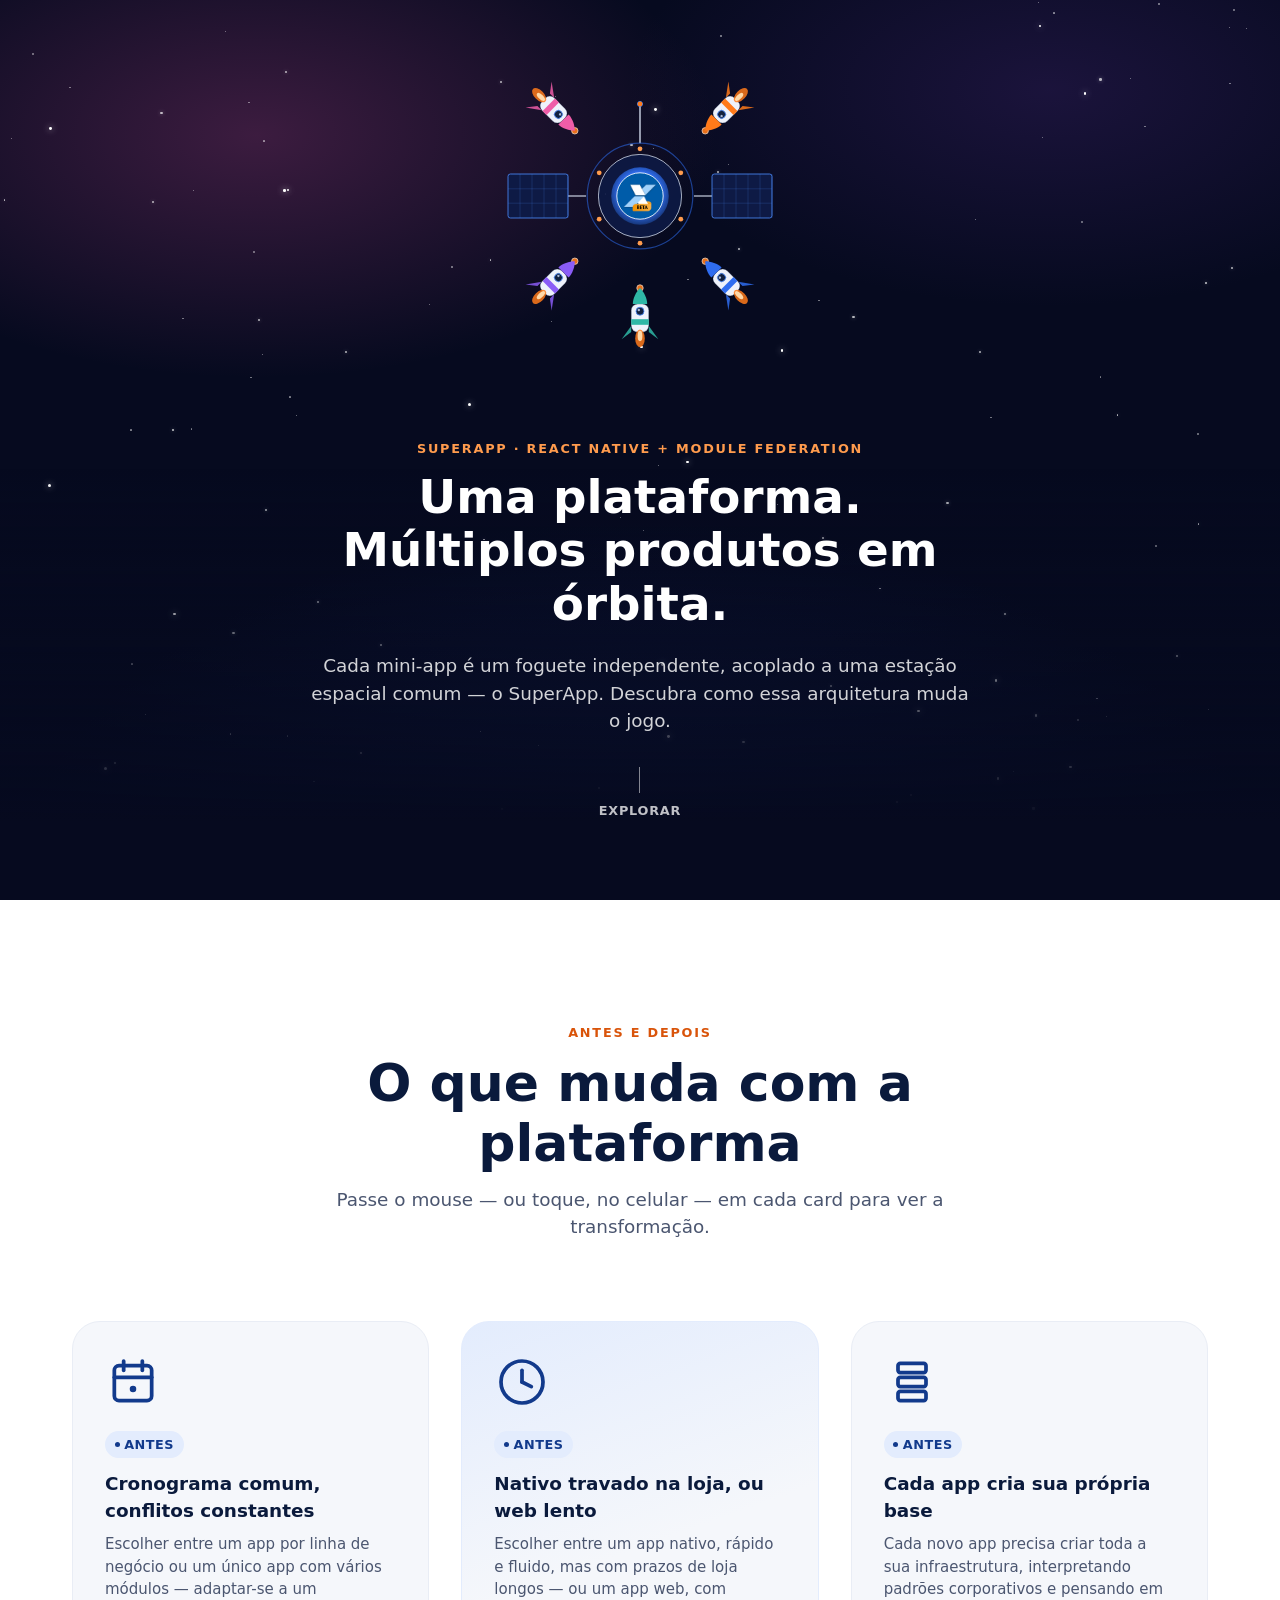
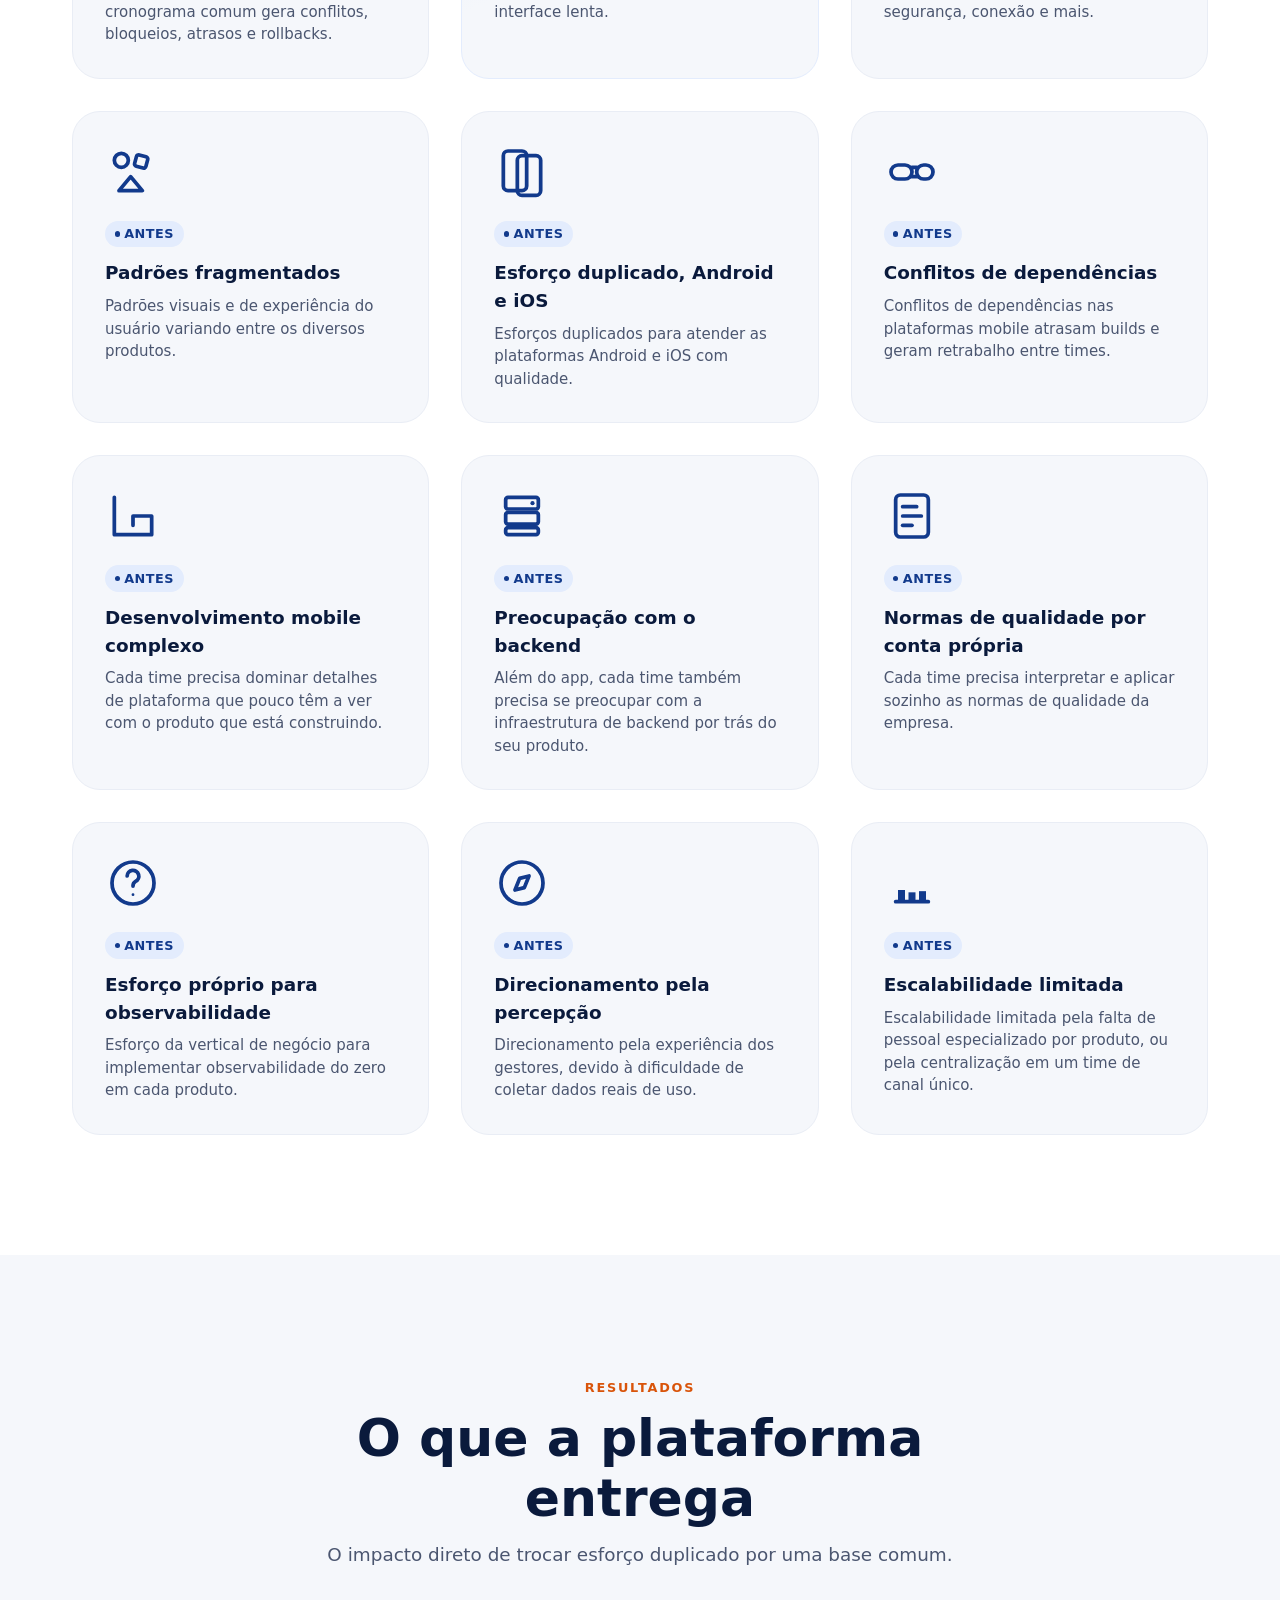
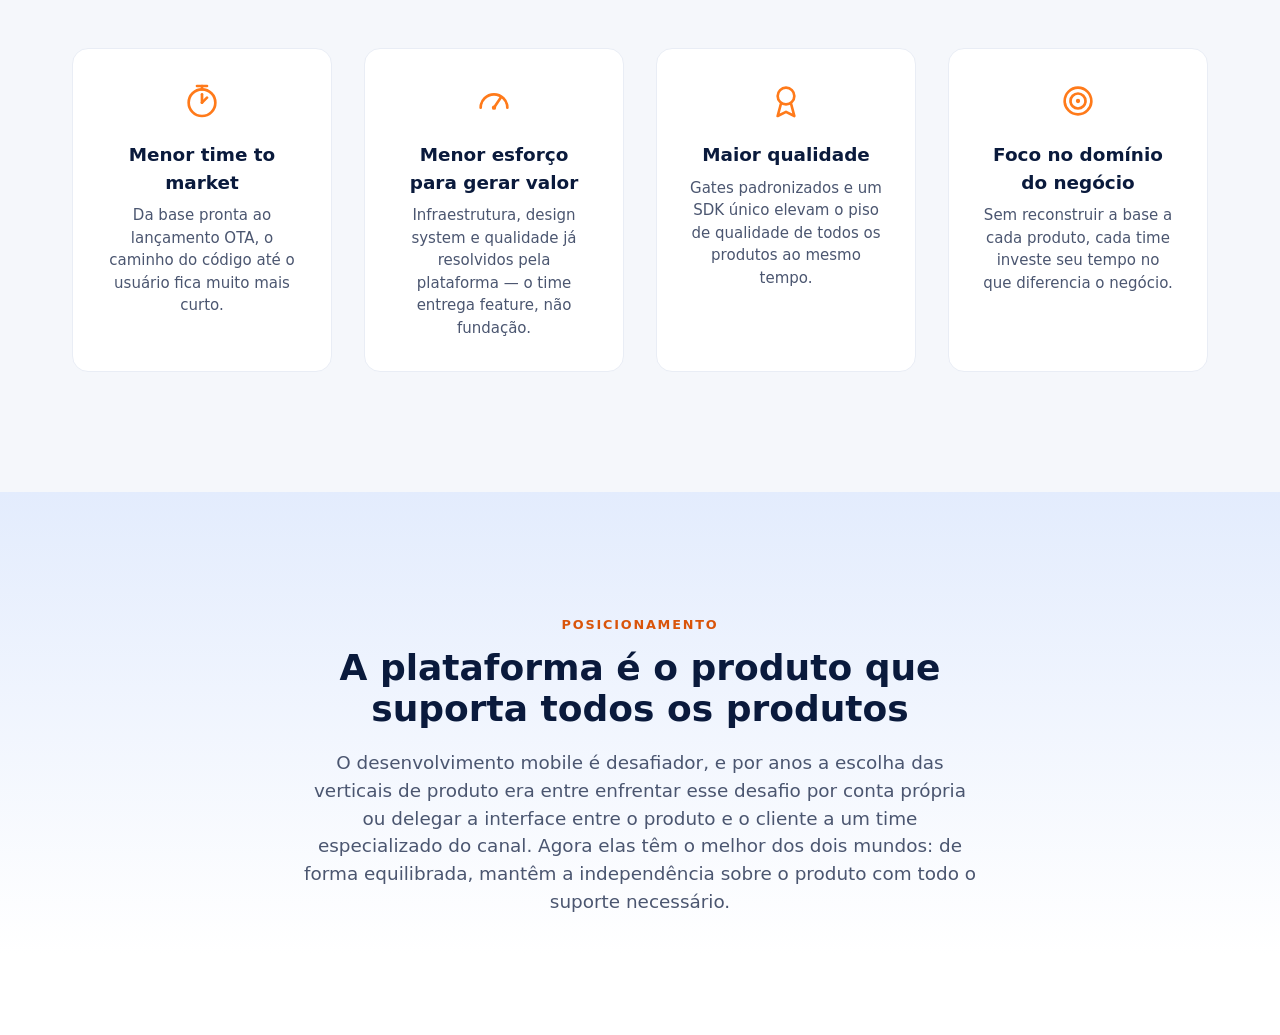
==== commit 9514265b: "Add platform logo emblem to the hero station hub Places icone.webp as a circular badge in the statio" ====
--- a/index.html
+++ b/index.html
@@ -21,13 +21,17 @@
   <div class="hero__starfield" aria-hidden="true"></div>
 
   <div class="hero__scene" aria-hidden="true">
-    <svg class="station-svg" viewBox="0 0 1000 800" preserveAspectRatio="xMidYMid meet" role="img" aria-label="Ilustração de uma estação espacial montada, com foguetes de diferentes cores acoplados a ela">
+    <svg class="station-svg" viewBox="0 0 1000 800" preserveAspectRatio="xMidYMid meet" role="img" aria-label="Ilustração de uma estação espacial montada, com o logo da plataforma no núcleo e foguetes de diferentes cores acoplados a ela">
       <defs>
         <radialGradient id="hubGlow" cx="50%" cy="45%" r="65%">
           <stop offset="0%" stop-color="#c3d8ff" />
           <stop offset="55%" stop-color="#2f6df0" />
           <stop offset="100%" stop-color="#0a1a3c" />
         </radialGradient>
+
+        <clipPath id="hubEmblemClip">
+          <circle r="58" />
+        </clipPath>
 
         <g id="rocket-template">
           <path class="rocket-fin" d="M -22,95 L -46,128 L -22,110 Z" />
@@ -85,6 +89,10 @@
         <circle class="hub-ring-outer" r="132" />
         <circle class="hub-ring-mid" r="104" />
         <circle class="hub-core" r="72" fill="url(#hubGlow)" />
+        <g class="hub-emblem">
+          <image href="assets/img/icone.webp" xlink:href="assets/img/icone.webp" x="-58" y="-58" width="116" height="116" clip-path="url(#hubEmblemClip)" preserveAspectRatio="xMidYMid slice" />
+          <circle class="hub-emblem-ring" r="58" />
+        </g>
         <circle class="hub-light" cx="0" cy="-118" r="6" style="animation-delay:0s" />
         <circle class="hub-light" cx="102" cy="-58" r="6" style="animation-delay:.4s" />
         <circle class="hub-light" cx="102" cy="58" r="6" style="animation-delay:.8s" />
--- a/css/hero.css
+++ b/css/hero.css
@@ -131,6 +131,13 @@
   animation: blink-light 2.4s ease-in-out infinite;
 }
 
+.hub-emblem-ring {
+  fill: none;
+  stroke: var(--color-white);
+  stroke-width: 2.5;
+  opacity: 0.85;
+}
+
 /* Nós de acoplamento */
 .dock-node {
   fill: var(--color-orange-500);
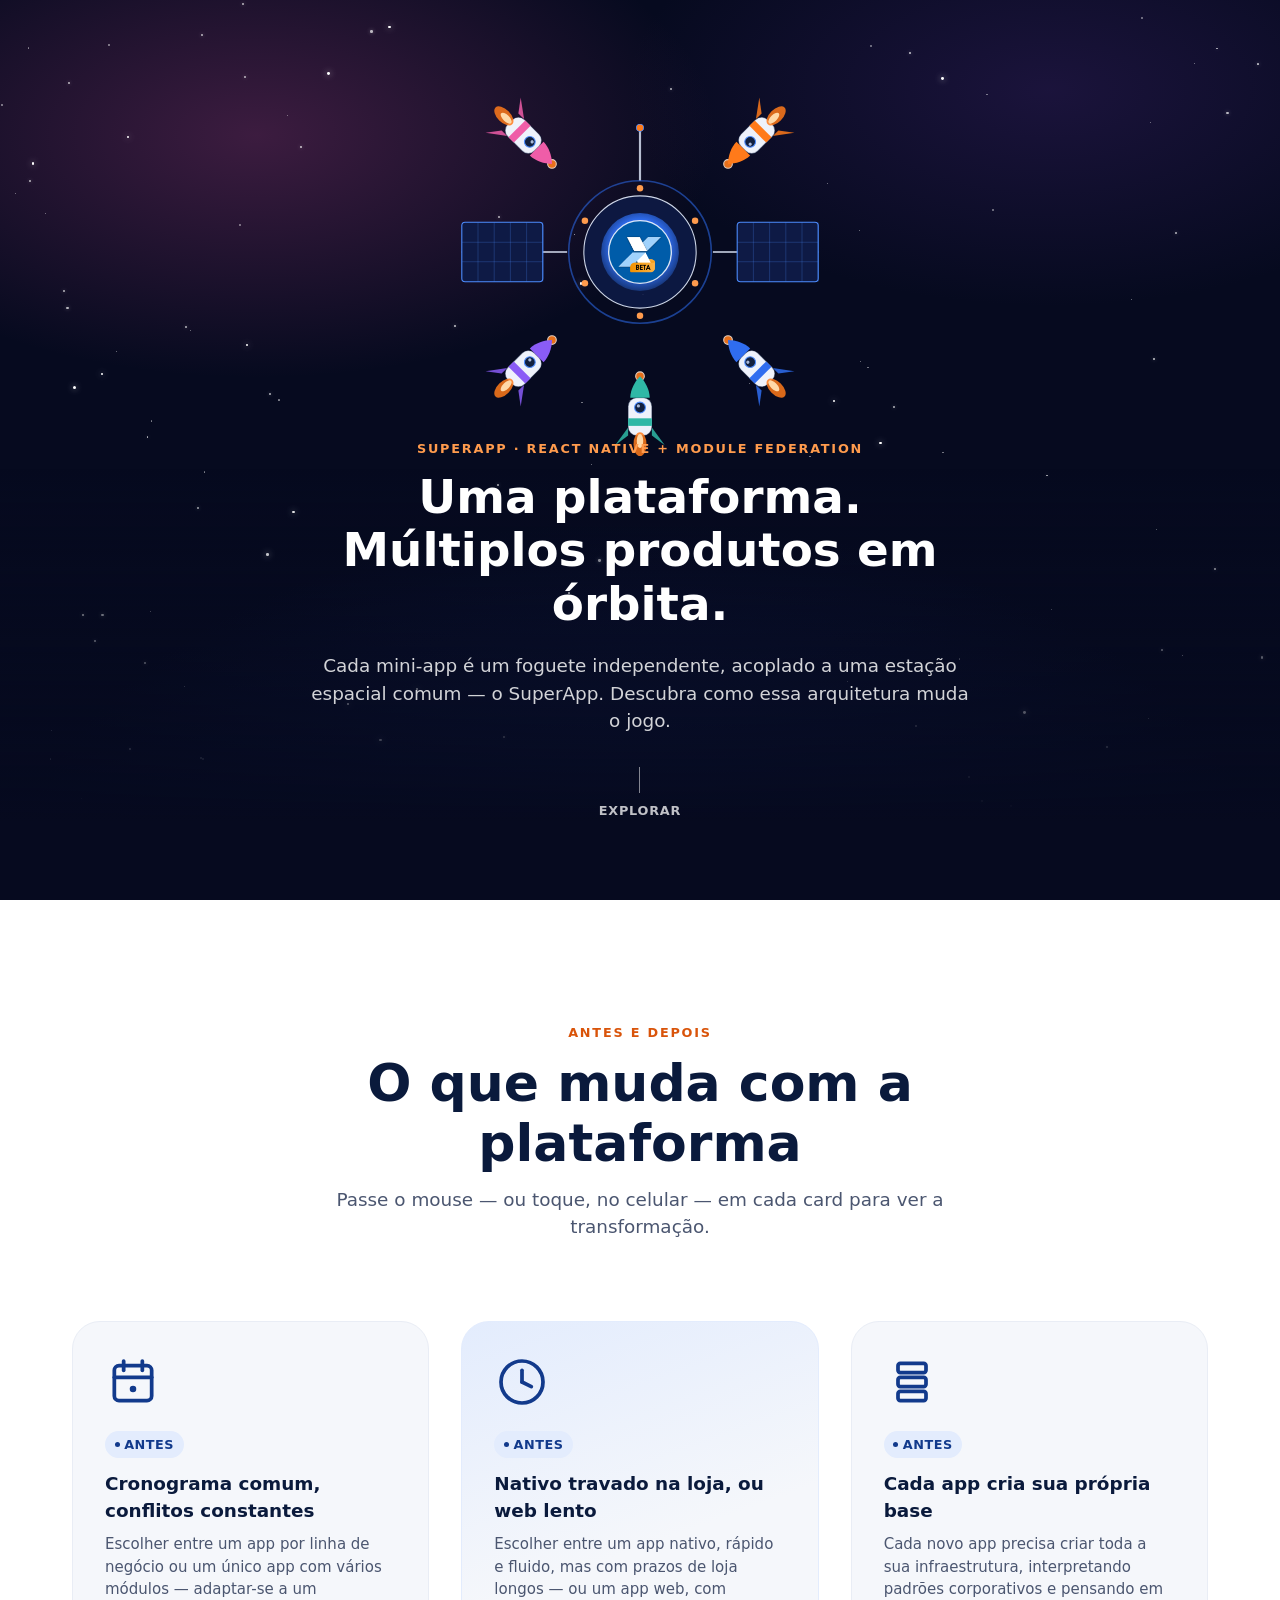
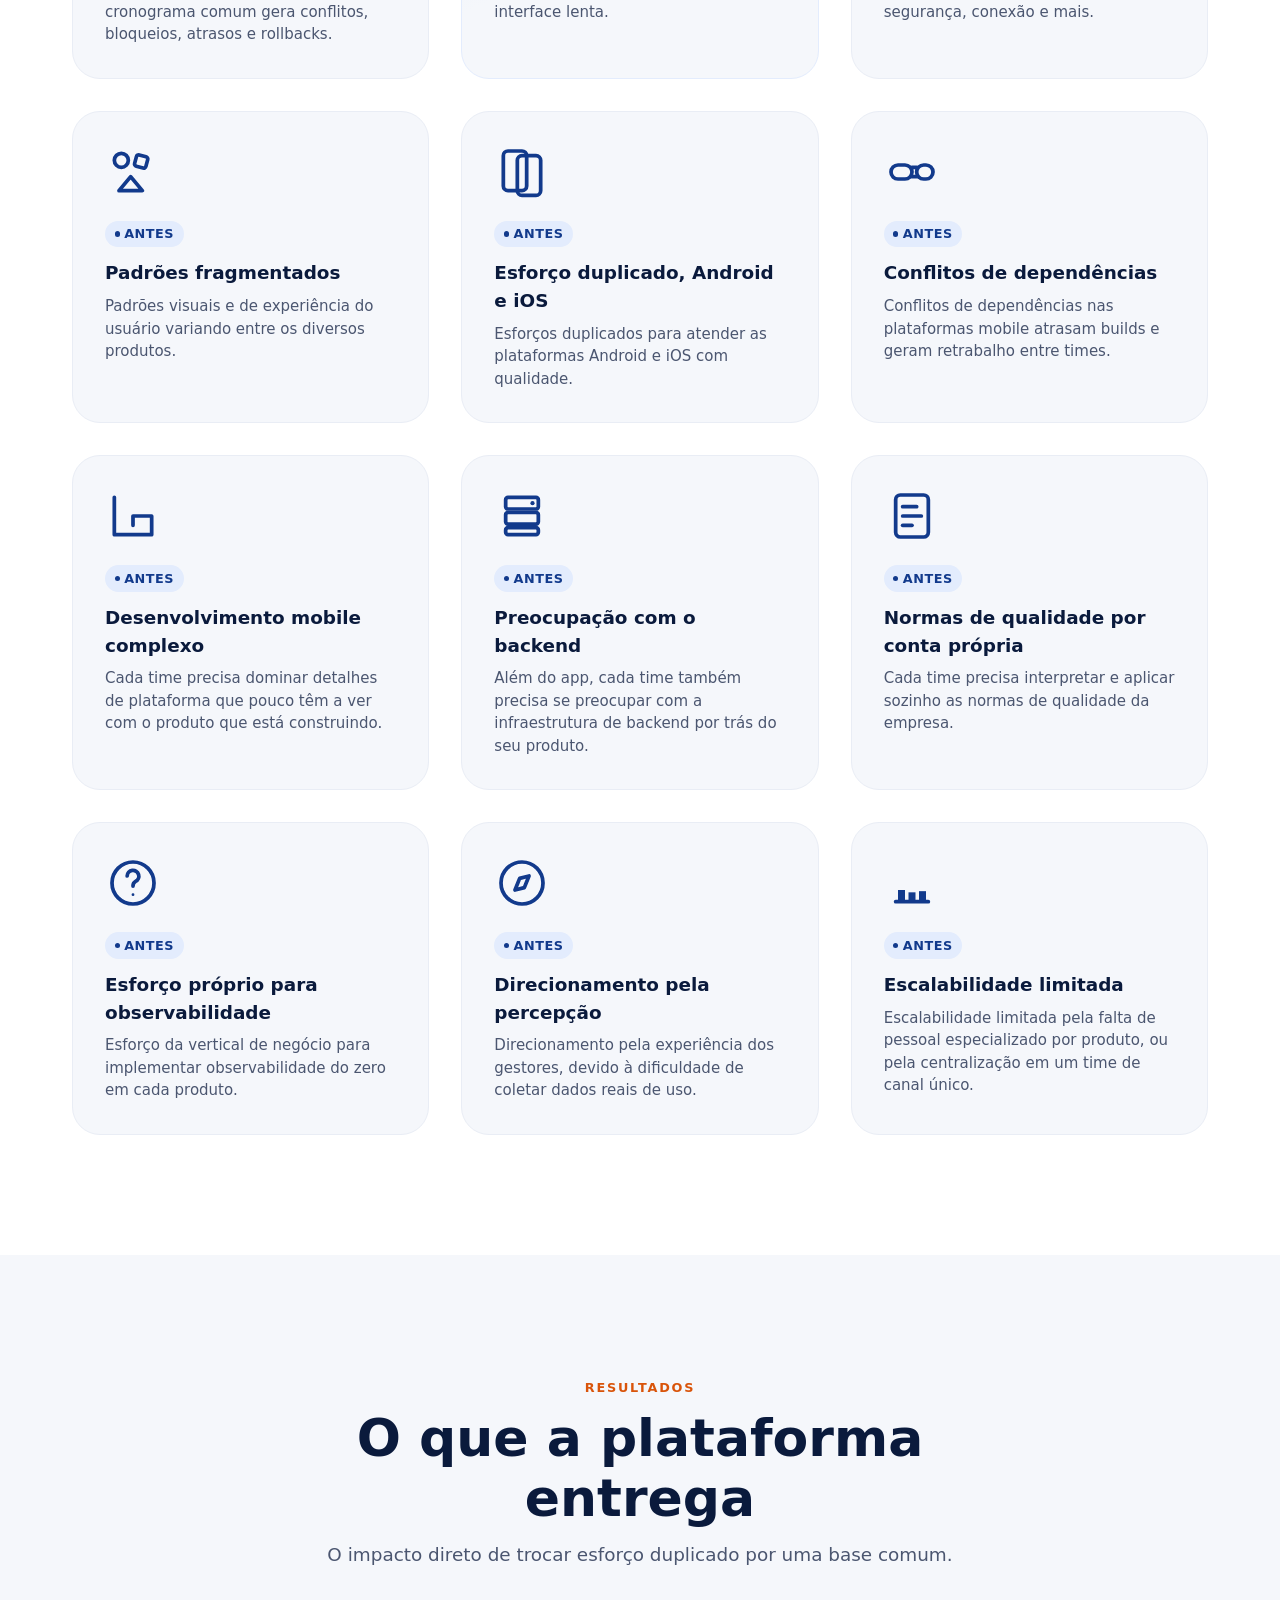
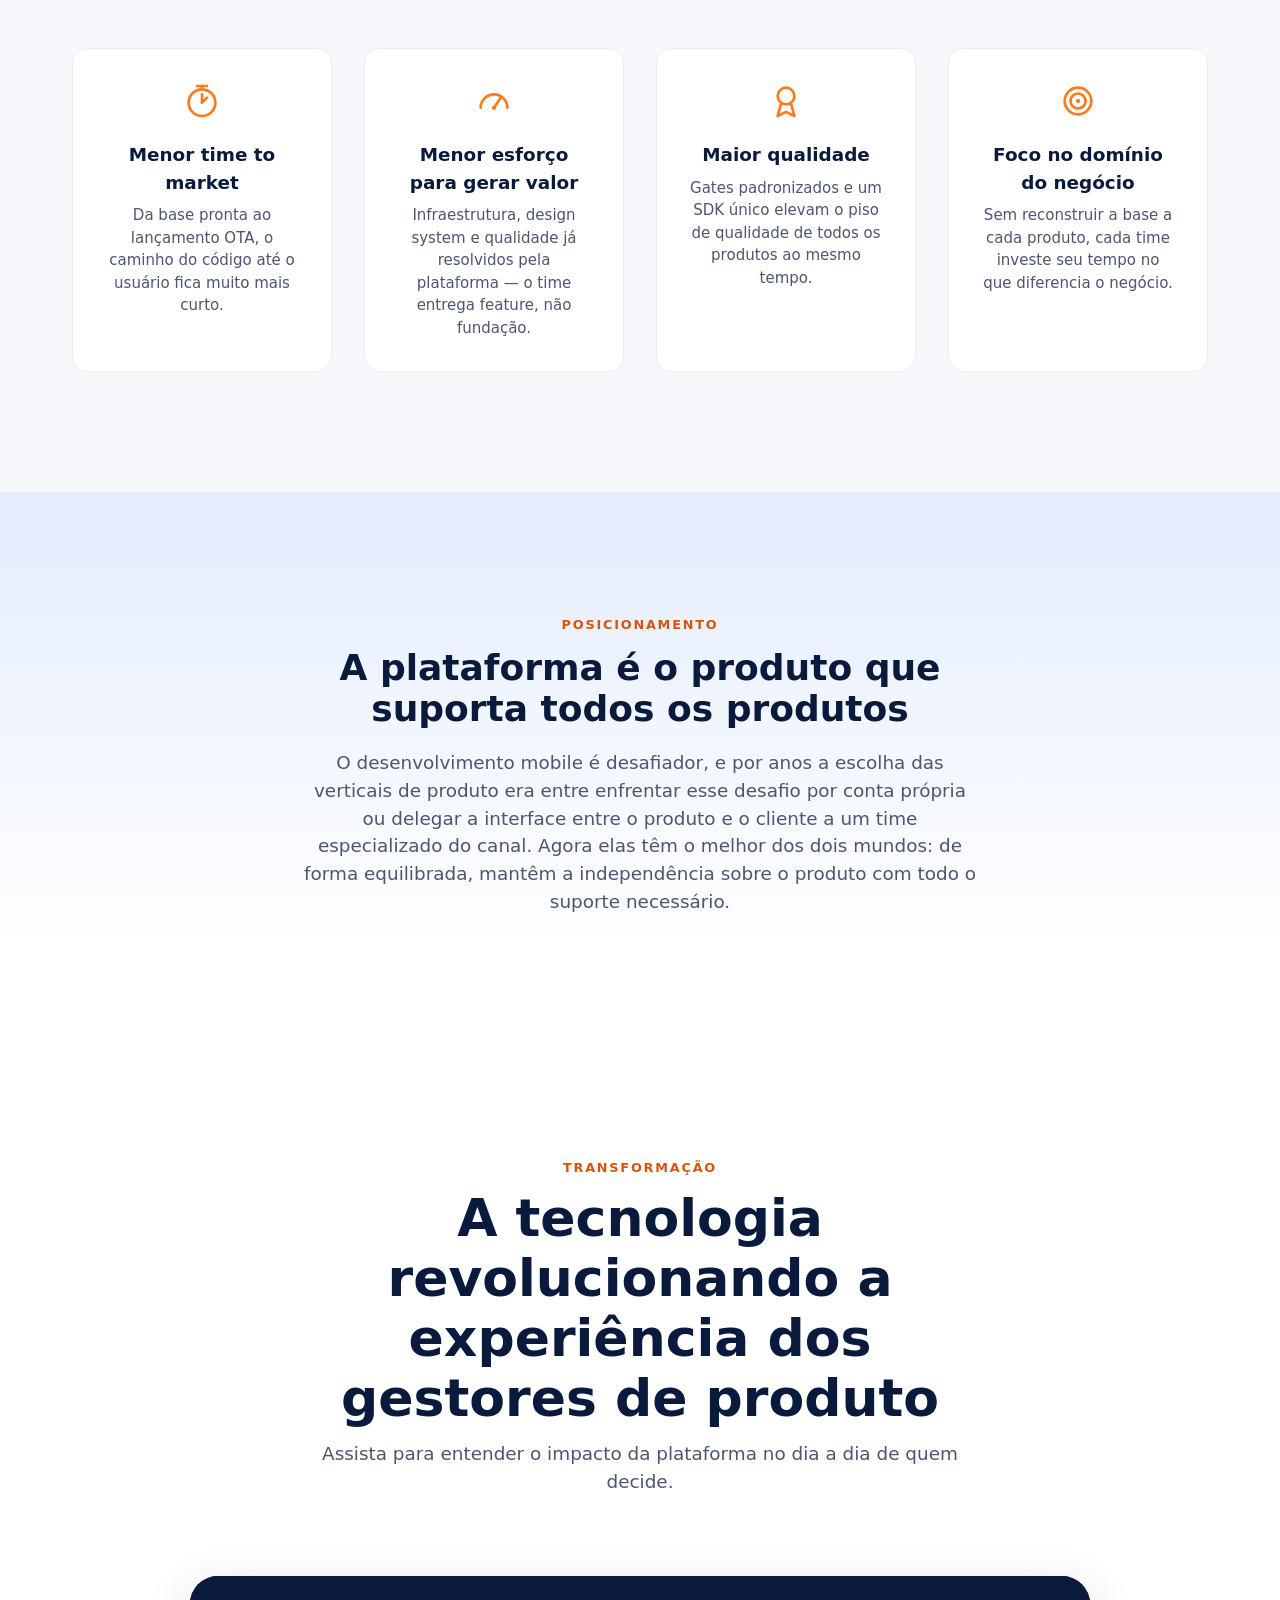
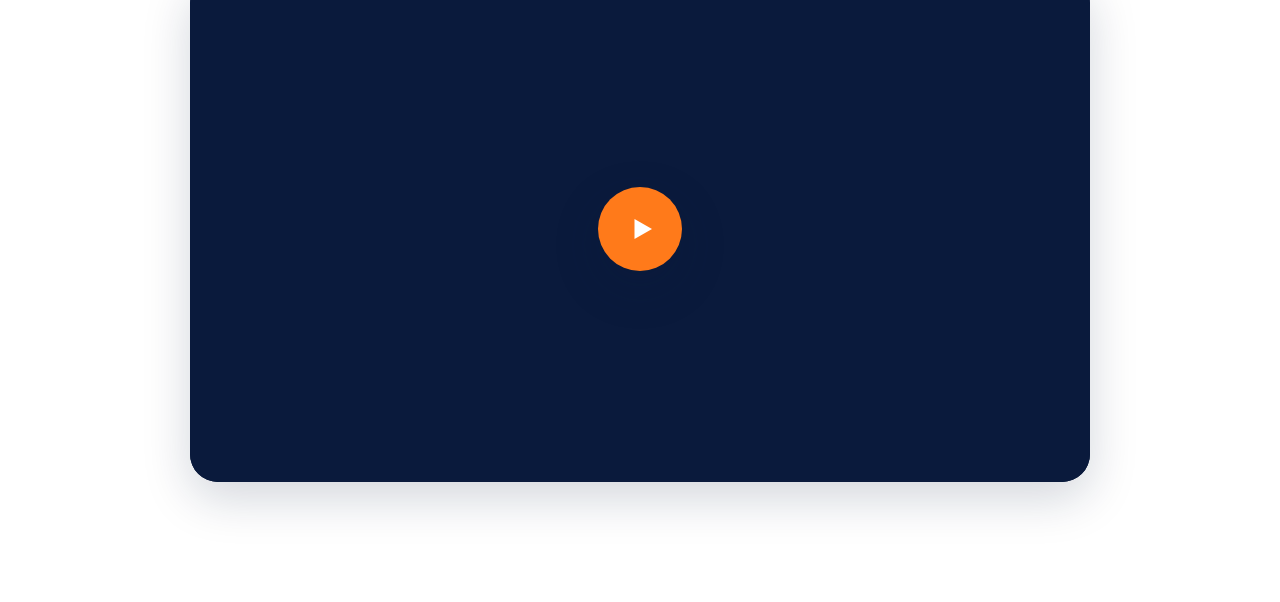
==== commit 66eed4bb: "Add video section with click-to-play player New section after Posicionamento: "A tecnologia revoluci" ====
--- a/index.html
+++ b/index.html
@@ -13,6 +13,7 @@
 <link rel="stylesheet" href="css/cards.css" />
 <link rel="stylesheet" href="css/results.css" />
 <link rel="stylesheet" href="css/positioning.css" />
+<link rel="stylesheet" href="css/video.css" />
 <link rel="stylesheet" href="css/animations.css" />
 </head>
 <body>
@@ -391,9 +392,31 @@
   </div>
 </section>
 
+<section id="video" class="video-section section">
+  <div class="container">
+    <div class="section-heading">
+      <span class="section-heading__eyebrow">Transformação</span>
+      <h2 class="section-heading__title">A tecnologia revolucionando a experiência dos gestores de produto</h2>
+      <p class="section-heading__subtitle">Assista para entender o impacto da plataforma no dia a dia de quem decide.</p>
+    </div>
+
+    <div class="video-player" data-video-player>
+      <video class="video-player__el" data-video-el preload="metadata" playsinline>
+        <source src="assets/vdo/trasformacao.mp4" type="video/mp4" />
+      </video>
+      <button class="video-player__play" type="button" data-video-play aria-label="Reproduzir vídeo: a tecnologia revolucionando a experiência dos gestores de produto">
+        <span class="video-player__play-circle">
+          <svg class="video-player__play-icon" viewBox="0 0 24 24" aria-hidden="true"><polygon points="6,4 20,12 6,20" /></svg>
+        </span>
+      </button>
+    </div>
+  </div>
+</section>
+
 <script src="js/utils.js"></script>
 <script src="js/hero-scene.js"></script>
 <script src="js/cards.js"></script>
+<script src="js/video.js"></script>
 <script src="js/main.js"></script>
 </body>
 </html>
--- a/css/hero.css
+++ b/css/hero.css
@@ -51,7 +51,7 @@
 }
 
 .station-svg {
-  width: min(46vw, 400px);
+  width: min(60vw, 540px);
   height: auto;
 }
 
@@ -254,12 +254,12 @@
 }
 
 @media (max-width: 1024px) {
-  .station-svg { width: min(55vw, 340px); }
+  .station-svg { width: min(68vw, 440px); }
 }
 
 @media (max-width: 640px) {
   .hero { min-height: 92vh; }
-  .station-svg { width: 60vw; }
+  .station-svg { width: 62vw; }
   .hero__scene { padding-top: clamp(12px, 3vh, 32px); }
   .hero__content { padding-bottom: var(--space-xl); }
 }
@@ -268,12 +268,12 @@
    para o headline nunca colidir com a estação, independente da largura. */
 @media (max-height: 820px) {
   .hero__scene { padding-top: clamp(8px, 2.5vh, 24px); }
-  .station-svg { width: min(38vw, 300px); }
+  .station-svg { width: min(48vw, 380px); }
   .hero__content { padding-bottom: var(--space-lg); }
   .hero__subheadline { margin-bottom: var(--space-md); }
 }
 
 @media (max-height: 680px) {
-  .station-svg { width: min(30vw, 220px); }
+  .station-svg { width: min(38vw, 280px); }
   .hero__scroll-cue { display: none; }
 }
--- a/css/video.css
+++ b/css/video.css
@@ -0,0 +1,81 @@
+.video-section {
+  background: var(--color-white);
+}
+
+.video-player {
+  position: relative;
+  max-width: 900px;
+  margin-inline: auto;
+  aspect-ratio: 16 / 9;
+  border-radius: var(--radius-lg);
+  overflow: hidden;
+  background: var(--color-blue-900);
+  box-shadow: var(--shadow-lg);
+}
+
+.video-player__el {
+  display: block;
+  width: 100%;
+  height: 100%;
+  object-fit: cover;
+  background: var(--color-blue-900);
+}
+
+.video-player__play {
+  position: absolute;
+  inset: 0;
+  width: 100%;
+  height: 100%;
+  display: flex;
+  align-items: center;
+  justify-content: center;
+  background: rgba(10, 26, 60, 0.35);
+  transition: background var(--duration-base) var(--ease-standard),
+    opacity var(--duration-base) var(--ease-standard);
+}
+
+.video-player__play:hover {
+  background: rgba(10, 26, 60, 0.5);
+}
+
+.video-player__play-circle {
+  display: flex;
+  align-items: center;
+  justify-content: center;
+  width: 84px;
+  height: 84px;
+  border-radius: 50%;
+  background: var(--color-orange-500);
+  box-shadow: var(--shadow-lg);
+  transition: transform var(--duration-base) var(--ease-standard),
+    background var(--duration-base) var(--ease-standard);
+}
+
+.video-player__play:hover .video-player__play-circle {
+  background: var(--color-orange-600);
+  transform: scale(1.08);
+}
+
+.video-player__play-icon {
+  width: 30px;
+  height: 30px;
+  fill: var(--color-text-inverse);
+  margin-left: 4px;
+}
+
+.video-player.is-playing .video-player__play {
+  opacity: 0;
+  pointer-events: none;
+}
+
+@media (max-width: 640px) {
+  .video-player__play-circle {
+    width: 64px;
+    height: 64px;
+  }
+
+  .video-player__play-icon {
+    width: 24px;
+    height: 24px;
+  }
+}
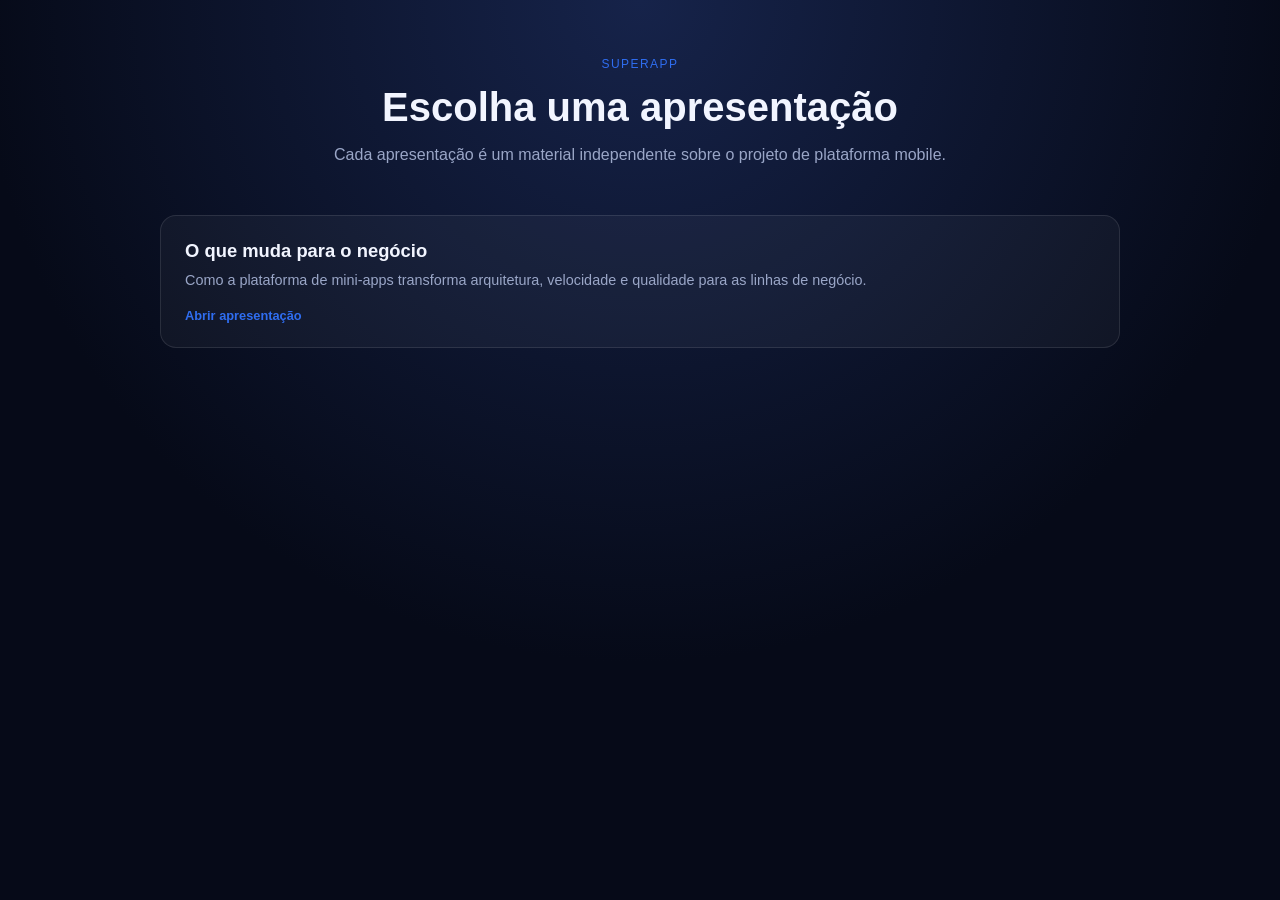
==== commit 56a5205b: "Restructure into multi-presentation catalog with a landing screen Move the existing hotsite into pre" ====
--- a/index.html
+++ b/index.html
@@ -3,420 +3,22 @@
 <head>
 <meta charset="UTF-8" />
 <meta name="viewport" content="width=device-width, initial-scale=1.0" />
-<title>SuperApp — Uma plataforma, múltiplos produtos em órbita</title>
-<meta name="description" content="Hotsite institucional do projeto de plataforma mobile SuperApp: mini-apps independentes acoplados a uma estação espacial comum." />
-<link rel="stylesheet" href="css/reset.css" />
-<link rel="stylesheet" href="css/tokens.css" />
-<link rel="stylesheet" href="css/layout.css" />
-<link rel="stylesheet" href="css/components.css" />
-<link rel="stylesheet" href="css/hero.css" />
-<link rel="stylesheet" href="css/cards.css" />
-<link rel="stylesheet" href="css/results.css" />
-<link rel="stylesheet" href="css/positioning.css" />
-<link rel="stylesheet" href="css/video.css" />
-<link rel="stylesheet" href="css/animations.css" />
+<title>Apresentações — SuperApp</title>
+<meta name="description" content="Escolha uma apresentação do projeto de plataforma mobile SuperApp." />
+<link rel="stylesheet" href="css/selection.css" />
 </head>
 <body>
 
-<section id="hero" class="hero">
-  <div class="hero__starfield" aria-hidden="true"></div>
+<header class="selection-header">
+  <span class="selection-header__eyebrow">SuperApp</span>
+  <h1 class="selection-header__title">Escolha uma apresentação</h1>
+  <p class="selection-header__subtitle">Cada apresentação é um material independente sobre o projeto de plataforma mobile.</p>
+</header>
 
-  <div class="hero__scene" aria-hidden="true">
-    <svg class="station-svg" viewBox="0 0 1000 800" preserveAspectRatio="xMidYMid meet" role="img" aria-label="Ilustração de uma estação espacial montada, com o logo da plataforma no núcleo e foguetes de diferentes cores acoplados a ela">
-      <defs>
-        <radialGradient id="hubGlow" cx="50%" cy="45%" r="65%">
-          <stop offset="0%" stop-color="#c3d8ff" />
-          <stop offset="55%" stop-color="#2f6df0" />
-          <stop offset="100%" stop-color="#0a1a3c" />
-        </radialGradient>
+<main class="presentations-grid" data-presentations-grid></main>
+<p class="presentations-empty" data-presentations-empty hidden>Nenhuma apresentação disponível no momento.</p>
 
-        <clipPath id="hubEmblemClip">
-          <circle r="58" />
-        </clipPath>
-
-        <g id="rocket-template">
-          <path class="rocket-fin" d="M -22,95 L -46,128 L -22,110 Z" />
-          <path class="rocket-fin" d="M 22,95 L 46,128 L 22,110 Z" />
-          <rect class="rocket-body" x="-22" y="40" width="44" height="70" rx="16" />
-          <path class="rocket-nose" d="M 0,0 C 10,10 18,26 18,40 L -18,40 C -18,26 -10,10 0,0 Z" />
-          <rect class="rocket-stripe" x="-22" y="78" width="44" height="14" />
-          <circle class="rocket-window" cx="0" cy="58" r="10" />
-          <circle class="rocket-window-highlight" cx="-3" cy="55" r="3" />
-          <g class="rocket-flame">
-            <ellipse class="rocket-flame-outer" cx="0" cy="126" rx="12" ry="22" />
-            <ellipse class="rocket-flame-core" cx="0" cy="120" rx="6" ry="13" />
-          </g>
-        </g>
-      </defs>
-
-      <!-- Painéis solares -->
-      <g transform="translate(500,400)">
-        <g class="solar-array solar-array--left">
-          <line class="truss" x1="-135" y1="0" x2="-330" y2="0" />
-          <rect class="panel" x="-330" y="-55" width="150" height="110" rx="6" />
-          <line class="panel-grid" x1="-300" y1="-55" x2="-300" y2="55" />
-          <line class="panel-grid" x1="-270" y1="-55" x2="-270" y2="55" />
-          <line class="panel-grid" x1="-240" y1="-55" x2="-240" y2="55" />
-          <line class="panel-grid" x1="-210" y1="-55" x2="-210" y2="55" />
-          <line class="panel-grid" x1="-180" y1="-55" x2="-180" y2="55" />
-          <line class="panel-grid panel-grid--h" x1="-330" y1="-18" x2="-180" y2="-18" />
-          <line class="panel-grid panel-grid--h" x1="-330" y1="18" x2="-180" y2="18" />
-        </g>
-        <g class="solar-array solar-array--right">
-          <line class="truss" x1="135" y1="0" x2="330" y2="0" />
-          <rect class="panel" x="180" y="-55" width="150" height="110" rx="6" />
-          <line class="panel-grid" x1="210" y1="-55" x2="210" y2="55" />
-          <line class="panel-grid" x1="240" y1="-55" x2="240" y2="55" />
-          <line class="panel-grid" x1="270" y1="-55" x2="270" y2="55" />
-          <line class="panel-grid" x1="300" y1="-55" x2="300" y2="55" />
-          <line class="panel-grid" x1="330" y1="-55" x2="330" y2="55" />
-          <line class="panel-grid panel-grid--h" x1="180" y1="-18" x2="330" y2="-18" />
-          <line class="panel-grid panel-grid--h" x1="180" y1="18" x2="330" y2="18" />
-        </g>
-      </g>
-
-      <!-- Antena -->
-      <g class="antenna" transform="translate(500,400)">
-        <line class="antenna-mast" x1="0" y1="-132" x2="0" y2="-230" />
-        <g class="antenna-pulse-wrap" transform="translate(0,-230)">
-          <circle class="antenna-ring" r="6" />
-          <circle class="antenna-ring antenna-ring--delay" r="6" />
-          <circle class="antenna-tip" r="6" />
-        </g>
-      </g>
-
-      <!-- Núcleo da estação -->
-      <g class="station-hub" transform="translate(500,400)">
-        <circle class="hub-ring-outer" r="132" />
-        <circle class="hub-ring-mid" r="104" />
-        <circle class="hub-core" r="72" fill="url(#hubGlow)" />
-        <g class="hub-emblem">
-          <image href="assets/img/icone.webp" xlink:href="assets/img/icone.webp" x="-58" y="-58" width="116" height="116" clip-path="url(#hubEmblemClip)" preserveAspectRatio="xMidYMid slice" />
-          <circle class="hub-emblem-ring" r="58" />
-        </g>
-        <circle class="hub-light" cx="0" cy="-118" r="6" style="animation-delay:0s" />
-        <circle class="hub-light" cx="102" cy="-58" r="6" style="animation-delay:.4s" />
-        <circle class="hub-light" cx="102" cy="58" r="6" style="animation-delay:.8s" />
-        <circle class="hub-light" cx="0" cy="118" r="6" style="animation-delay:1.2s" />
-        <circle class="hub-light" cx="-102" cy="58" r="6" style="animation-delay:1.6s" />
-        <circle class="hub-light" cx="-102" cy="-58" r="6" style="animation-delay:2s" />
-      </g>
-
-      <!-- Nós de acoplamento (docking) -->
-      <circle class="dock-node" cx="663" cy="237" r="8" />
-      <circle class="dock-node" cx="663" cy="563" r="8" />
-      <circle class="dock-node" cx="500" cy="630" r="8" />
-      <circle class="dock-node" cx="337" cy="563" r="8" />
-      <circle class="dock-node" cx="337" cy="237" r="8" />
-
-      <!-- Foguetes (mini-apps) acoplados, estáticos -->
-      <use href="#rocket-template" xlink:href="#rocket-template" class="rocket" style="--rocket-accent:#ff7a1a" transform="translate(663,237) rotate(225)" />
-      <use href="#rocket-template" xlink:href="#rocket-template" class="rocket" style="--rocket-accent:#2f6df0" transform="translate(663,563) rotate(315)" />
-      <use href="#rocket-template" xlink:href="#rocket-template" class="rocket" style="--rocket-accent:#2fb8a6" transform="translate(500,630) rotate(0)" />
-      <use href="#rocket-template" xlink:href="#rocket-template" class="rocket" style="--rocket-accent:#8a5cf6" transform="translate(337,563) rotate(45)" />
-      <use href="#rocket-template" xlink:href="#rocket-template" class="rocket" style="--rocket-accent:#ef5da8" transform="translate(337,237) rotate(135)" />
-    </svg>
-  </div>
-
-  <div class="hero__scrim" aria-hidden="true"></div>
-
-  <div class="hero__content">
-    <span class="hero__eyebrow">SuperApp · React Native + Module Federation</span>
-    <h1 class="hero__headline">Uma plataforma. Múltiplos produtos em órbita.</h1>
-    <p class="hero__subheadline">Cada mini-app é um foguete independente, acoplado a uma estação espacial comum — o SuperApp. Descubra como essa arquitetura muda o jogo.</p>
-    <a class="hero__scroll-cue" href="#cards" aria-label="Rolar para a seção Antes e Depois">
-      <span class="hero__scroll-cue-line"></span>
-      Explorar
-    </a>
-  </div>
-</section>
-
-<section id="cards" class="cards-section section">
-  <div class="container">
-    <div class="section-heading">
-      <span class="section-heading__eyebrow">Antes e depois</span>
-      <h2 class="section-heading__title">O que muda com a plataforma</h2>
-      <p class="section-heading__subtitle">Passe o mouse — ou toque, no celular — em cada card para ver a transformação.</p>
-    </div>
-
-    <div class="cards-grid">
-
-      <article class="card" tabindex="0" aria-label="Arquitetura: antes, cronograma comum gera conflitos. Depois, mini-apps com CI/CD independente.">
-        <div class="card__media" aria-hidden="true">
-          <svg class="card__icon card__icon--before" viewBox="0 0 24 24"><rect class="icon-stroke" x="4" y="5" width="16" height="15" rx="2"/><line class="icon-stroke" x1="4" y1="10" x2="20" y2="10"/><line class="icon-stroke" x1="8" y1="3" x2="8" y2="7"/><line class="icon-stroke" x1="16" y1="3" x2="16" y2="7"/><circle class="icon-fill" cx="12" cy="15" r="1.4"/></svg>
-          <svg class="card__icon card__icon--after" viewBox="0 0 24 24"><circle class="icon-stroke" cx="6" cy="13" r="2.6"/><circle class="icon-stroke" cx="13" cy="6" r="2.6"/><circle class="icon-stroke" cx="18.5" cy="16" r="2.6"/></svg>
-        </div>
-        <div class="card__face card__face--before">
-          <span class="badge badge--blue"><span class="badge__dot"></span>Antes</span>
-          <h3>Cronograma comum, conflitos constantes</h3>
-          <p>Escolher entre um app por linha de negócio ou um único app com vários módulos — adaptar-se a um cronograma comum gera conflitos, bloqueios, atrasos e rollbacks.</p>
-        </div>
-        <div class="card__face card__face--after">
-          <span class="badge"><span class="badge__dot"></span>Depois</span>
-          <h3>Mini-apps, cada um no seu ritmo</h3>
-          <p>Um app único composto por diversos mini-apps, com processos de CI/CD independentes que seguem o ritmo de cada linha de negócio.</p>
-        </div>
-      </article>
-
-      <article class="card card--featured" tabindex="0" aria-label="Velocidade de lançamento: antes, nativo preso à loja ou web lento. Depois, rápido, fluido e OTA.">
-        <div class="card__media" aria-hidden="true">
-          <svg class="card__icon card__icon--before" viewBox="0 0 24 24"><circle class="icon-stroke" cx="12" cy="12" r="9"/><line class="icon-stroke" x1="12" y1="12" x2="12" y2="7"/><line class="icon-stroke" x1="12" y1="12" x2="16" y2="14"/></svg>
-          <svg class="card__icon card__icon--after" viewBox="0 0 24 24"><polygon class="icon-fill" points="13,2 4,14 11,14 10,22 20,9 13,9"/></svg>
-        </div>
-        <div class="card__face card__face--before">
-          <span class="badge badge--blue"><span class="badge__dot"></span>Antes</span>
-          <h3>Nativo travado na loja, ou web lento</h3>
-          <p>Escolher entre um app nativo, rápido e fluido, mas com prazos de loja longos — ou um app web, com interface lenta.</p>
-        </div>
-        <div class="card__face card__face--after">
-          <span class="badge"><span class="badge__dot"></span>Depois</span>
-          <h3>Rápido, fluido e OTA</h3>
-          <p>Carregamento rápido e interface fluida, com atualização das funcionalidades de negócio over the air, sem depender dos prazos da loja.</p>
-        </div>
-      </article>
-
-      <article class="card" tabindex="0" aria-label="Infraestrutura: antes, cada app cria a própria base. Depois, plataforma fornece toda a infraestrutura.">
-        <div class="card__media" aria-hidden="true">
-          <svg class="card__icon card__icon--before" viewBox="0 0 24 24"><rect class="icon-stroke" x="6" y="4" width="12" height="4" rx="1"/><rect class="icon-stroke" x="6" y="10" width="12" height="4" rx="1"/><rect class="icon-stroke" x="6" y="16" width="12" height="4" rx="1"/></svg>
-          <svg class="card__icon card__icon--after" viewBox="0 0 24 24"><rect class="icon-stroke" x="4" y="16" width="16" height="4" rx="1"/><rect class="icon-stroke" x="9" y="6" width="6" height="10" rx="1"/></svg>
-        </div>
-        <div class="card__face card__face--before">
-          <span class="badge badge--blue"><span class="badge__dot"></span>Antes</span>
-          <h3>Cada app cria sua própria base</h3>
-          <p>Cada novo app precisa criar toda a sua infraestrutura, interpretando padrões corporativos e pensando em segurança, conexão e mais.</p>
-        </div>
-        <div class="card__face card__face--after">
-          <span class="badge"><span class="badge__dot"></span>Depois</span>
-          <h3>Plataforma fornece a infraestrutura</h3>
-          <p>A plataforma de mobilidade fornece toda a infraestrutura necessária, permitindo que as linhas de negócio foquem no produto.</p>
-        </div>
-      </article>
-
-      <article class="card" tabindex="0" aria-label="Consistência visual: antes, padrões fragmentados. Depois, Design System único.">
-        <div class="card__media" aria-hidden="true">
-          <svg class="card__icon card__icon--before" viewBox="0 0 24 24"><circle class="icon-stroke" cx="7" cy="7" r="3"/><rect class="icon-stroke" x="13" y="5" width="5" height="5" rx="1" transform="rotate(15 15.5 7.5)"/><path class="icon-stroke" d="M6,20 L11,14 L16,20 Z"/></svg>
-          <svg class="card__icon card__icon--after" viewBox="0 0 24 24"><rect class="icon-stroke" x="5" y="5" width="6" height="6" rx="1"/><rect class="icon-stroke" x="13" y="5" width="6" height="6" rx="1"/><rect class="icon-stroke" x="5" y="13" width="6" height="6" rx="1"/><rect class="icon-stroke" x="13" y="13" width="6" height="6" rx="1"/></svg>
-        </div>
-        <div class="card__face card__face--before">
-          <span class="badge badge--blue"><span class="badge__dot"></span>Antes</span>
-          <h3>Padrões fragmentados</h3>
-          <p>Padrões visuais e de experiência do usuário variando entre os diversos produtos.</p>
-        </div>
-        <div class="card__face card__face--after">
-          <span class="badge"><span class="badge__dot"></span>Depois</span>
-          <h3>Design System único</h3>
-          <p>Um Design System consistente garante qualidade e uniformidade na experiência em toda a plataforma.</p>
-        </div>
-      </article>
-
-      <article class="card" tabindex="0" aria-label="Complexidade mobile: antes, esforço duplicado em Android e iOS. Depois, write once, run both.">
-        <div class="card__media" aria-hidden="true">
-          <svg class="card__icon card__icon--before" viewBox="0 0 24 24"><rect class="icon-stroke" x="4" y="3" width="10" height="17" rx="2"/><rect class="icon-stroke" x="10" y="5" width="10" height="17" rx="2"/></svg>
-          <svg class="card__icon card__icon--after" viewBox="0 0 24 24"><rect class="icon-stroke" x="7" y="3" width="10" height="18" rx="2"/><polyline class="icon-stroke" points="9.5,12 11,14 15,9"/></svg>
-        </div>
-        <div class="card__face card__face--before">
-          <span class="badge badge--blue"><span class="badge__dot"></span>Antes</span>
-          <h3>Esforço duplicado, Android e iOS</h3>
-          <p>Esforços duplicados para atender as plataformas Android e iOS com qualidade.</p>
-        </div>
-        <div class="card__face card__face--after">
-          <span class="badge"><span class="badge__dot"></span>Depois</span>
-          <h3>Desenvolva uma vez, rode nos dois</h3>
-          <p>Desenvolva uma vez, execute no Android e no iOS — sem duplicar esforço para manter a qualidade nas duas plataformas.</p>
-        </div>
-      </article>
-
-      <article class="card" tabindex="0" aria-label="Dependências: antes, conflitos entre plataformas mobile. Depois, SDK garante harmonia.">
-        <div class="card__media" aria-hidden="true">
-          <svg class="card__icon card__icon--before" viewBox="0 0 24 24"><rect class="icon-stroke" x="3" y="9" width="9" height="6" rx="3"/><rect class="icon-stroke" x="14" y="9" width="7" height="6" rx="3"/><line class="icon-stroke" x1="12" y1="10" x2="14" y2="10"/><line class="icon-stroke" x1="12" y1="14" x2="14" y2="14"/></svg>
-          <svg class="card__icon card__icon--after" viewBox="0 0 24 24"><rect class="icon-stroke" x="4" y="4" width="16" height="16" rx="4"/><circle class="icon-fill" cx="9" cy="12" r="1.3"/><circle class="icon-fill" cx="12" cy="12" r="1.3"/><circle class="icon-fill" cx="15" cy="12" r="1.3"/></svg>
-        </div>
-        <div class="card__face card__face--before">
-          <span class="badge badge--blue"><span class="badge__dot"></span>Antes</span>
-          <h3>Conflitos de dependências</h3>
-          <p>Conflitos de dependências nas plataformas mobile atrasam builds e geram retrabalho entre times.</p>
-        </div>
-        <div class="card__face card__face--after">
-          <span class="badge"><span class="badge__dot"></span>Depois</span>
-          <h3>SDK garante harmonia</h3>
-          <p>O SDK da plataforma gerencia as dependências e garante harmonia entre todos os mini-apps.</p>
-        </div>
-      </article>
-
-      <article class="card" tabindex="0" aria-label="Complexidade de desenvolvimento mobile: antes, complexo. Depois, abstraído pela plataforma.">
-        <div class="card__media" aria-hidden="true">
-          <svg class="card__icon card__icon--before" viewBox="0 0 24 24"><path class="icon-stroke" d="M4,4 L4,20 L20,20 L20,12 L12,12 L12,16"/></svg>
-          <svg class="card__icon card__icon--after" viewBox="0 0 24 24"><rect class="icon-stroke" x="5" y="5" width="14" height="14" rx="4"/><polyline class="icon-stroke" points="8.5,12 11,14.5 15.5,9"/></svg>
-        </div>
-        <div class="card__face card__face--before">
-          <span class="badge badge--blue"><span class="badge__dot"></span>Antes</span>
-          <h3>Desenvolvimento mobile complexo</h3>
-          <p>Cada time precisa dominar detalhes de plataforma que pouco têm a ver com o produto que está construindo.</p>
-        </div>
-        <div class="card__face card__face--after">
-          <span class="badge"><span class="badge__dot"></span>Depois</span>
-          <h3>Complexidade abstraída</h3>
-          <p>A plataforma abstrai a complexidade do desenvolvimento mobile, liberando os times para focar no que importa.</p>
-        </div>
-      </article>
-
-      <article class="card" tabindex="0" aria-label="Infraestrutura de backend: antes, preocupação de cada time. Depois, também abstraída pela plataforma.">
-        <div class="card__media" aria-hidden="true">
-          <svg class="card__icon card__icon--before" viewBox="0 0 24 24"><rect class="icon-stroke" x="5" y="4" width="14" height="5" rx="1"/><rect class="icon-stroke" x="5" y="10.5" width="14" height="5" rx="1"/><rect class="icon-stroke" x="5" y="17" width="14" height="3" rx="1"/><circle class="icon-fill" cx="16.5" cy="6.5" r="0.9"/></svg>
-          <svg class="card__icon card__icon--after" viewBox="0 0 24 24"><path class="icon-stroke" d="M7,17 a4,4 0 0 1 0,-8 a5,5 0 0 1 9.6,-1.2 A3.5,3.5 0 0 1 17,17 Z"/></svg>
-        </div>
-        <div class="card__face card__face--before">
-          <span class="badge badge--blue"><span class="badge__dot"></span>Antes</span>
-          <h3>Preocupação com o backend</h3>
-          <p>Além do app, cada time também precisa se preocupar com a infraestrutura de backend por trás do seu produto.</p>
-        </div>
-        <div class="card__face card__face--after">
-          <span class="badge"><span class="badge__dot"></span>Depois</span>
-          <h3>Backend também abstraído</h3>
-          <p>A plataforma abstrai a complexidade da infraestrutura de backend, assim como faz com o mobile.</p>
-        </div>
-      </article>
-
-      <article class="card" tabindex="0" aria-label="Qualidade: antes, normas interpretadas por conta própria. Depois, gates padronizados em todo o processo.">
-        <div class="card__media" aria-hidden="true">
-          <svg class="card__icon card__icon--before" viewBox="0 0 24 24"><rect class="icon-stroke" x="5" y="3" width="14" height="18" rx="2"/><line class="icon-stroke" x1="8" y1="8" x2="14" y2="8"/><line class="icon-stroke" x1="8" y1="12" x2="16" y2="12"/><line class="icon-stroke" x1="8" y1="16" x2="12" y2="16"/></svg>
-          <svg class="card__icon card__icon--after" viewBox="0 0 24 24"><path class="icon-stroke" d="M12,3 L19,6 V11 C19,16 16,19.5 12,21 C8,19.5 5,16 5,11 V6 Z"/><polyline class="icon-stroke" points="8.5,12 11,14.5 15.5,9"/></svg>
-        </div>
-        <div class="card__face card__face--before">
-          <span class="badge badge--blue"><span class="badge__dot"></span>Antes</span>
-          <h3>Normas de qualidade por conta própria</h3>
-          <p>Cada time precisa interpretar e aplicar sozinho as normas de qualidade da empresa.</p>
-        </div>
-        <div class="card__face card__face--after">
-          <span class="badge"><span class="badge__dot"></span>Depois</span>
-          <h3>Gates padronizados</h3>
-          <p>Gates de qualidade padronizados em todo o processo garantem consistência sem esforço extra de cada time.</p>
-        </div>
-      </article>
-
-      <article class="card" tabindex="0" aria-label="Observabilidade: antes, esforço próprio para implementar. Depois, plataforma fornece de forma simples.">
-        <div class="card__media" aria-hidden="true">
-          <svg class="card__icon card__icon--before" viewBox="0 0 24 24"><circle class="icon-stroke" cx="12" cy="12" r="9"/><path class="icon-stroke" d="M9.5,9 a2.5,2.5 0 1 1 3.6,2.3 c-.9,.5-1.1,1-1.1,2"/><circle class="icon-fill" cx="12" cy="17" r="0.6"/></svg>
-          <svg class="card__icon card__icon--after" viewBox="0 0 24 24"><circle class="icon-fill" cx="12" cy="19" r="1.4"/><path class="icon-stroke" d="M8,15.5 a5.6,5.6 0 0 1 8,0"/><path class="icon-stroke" d="M5,12.5 a9.9,9.9 0 0 1 14,0"/></svg>
-        </div>
-        <div class="card__face card__face--before">
-          <span class="badge badge--blue"><span class="badge__dot"></span>Antes</span>
-          <h3>Esforço próprio para observabilidade</h3>
-          <p>Esforço da vertical de negócio para implementar observabilidade do zero em cada produto.</p>
-        </div>
-        <div class="card__face card__face--after">
-          <span class="badge"><span class="badge__dot"></span>Depois</span>
-          <h3>Observabilidade simples e nativa</h3>
-          <p>A plataforma fornece observabilidade de forma simples, sem esforço extra das linhas de negócio.</p>
-        </div>
-      </article>
-
-      <article class="card" tabindex="0" aria-label="Direcionamento: antes, pela percepção dos gestores. Depois, pelo feedback real do usuário.">
-        <div class="card__media" aria-hidden="true">
-          <svg class="card__icon card__icon--before" viewBox="0 0 24 24"><circle class="icon-stroke" cx="12" cy="12" r="9"/><path class="icon-stroke" d="M9,15 L11,10 L15,9 L13,14 Z"/></svg>
-          <svg class="card__icon card__icon--after" viewBox="0 0 24 24"><circle class="icon-stroke" cx="12" cy="12" r="9"/><path class="icon-fill" d="M12,5.5 L14.2,12 L12,18.5 L9.8,12 Z"/></svg>
-        </div>
-        <div class="card__face card__face--before">
-          <span class="badge badge--blue"><span class="badge__dot"></span>Antes</span>
-          <h3>Direcionamento pela percepção</h3>
-          <p>Direcionamento pela experiência dos gestores, devido à dificuldade de coletar dados reais de uso.</p>
-        </div>
-        <div class="card__face card__face--after">
-          <span class="badge"><span class="badge__dot"></span>Depois</span>
-          <h3>Direcionamento pelo usuário</h3>
-          <p>Direcionamento baseado no feedback real do usuário, sem esforços adicionais significativos para coletá-lo.</p>
-        </div>
-      </article>
-
-      <article class="card" tabindex="0" aria-label="Escalabilidade: antes, limitada por pessoal ou centralização. Depois, alta escalabilidade mantendo independência.">
-        <div class="card__media" aria-hidden="true">
-          <svg class="card__icon card__icon--before" viewBox="0 0 24 24"><line class="icon-stroke" x1="5" y1="20" x2="19" y2="20"/><rect class="icon-fill" x="6" y="15" width="3" height="5"/><rect class="icon-fill" x="10.5" y="16" width="3" height="4"/><rect class="icon-fill" x="15" y="15.5" width="3" height="4.5"/></svg>
-          <svg class="card__icon card__icon--after" viewBox="0 0 24 24"><line class="icon-stroke" x1="5" y1="20" x2="19" y2="20"/><rect class="icon-fill" x="6" y="16" width="3" height="4"/><rect class="icon-fill" x="10.5" y="12" width="3" height="8"/><rect class="icon-fill" x="15" y="6" width="3" height="14"/><polyline class="icon-stroke" points="6,10 12,5 18,3"/></svg>
-        </div>
-        <div class="card__face card__face--before">
-          <span class="badge badge--blue"><span class="badge__dot"></span>Antes</span>
-          <h3>Escalabilidade limitada</h3>
-          <p>Escalabilidade limitada pela falta de pessoal especializado por produto, ou pela centralização em um time de canal único.</p>
-        </div>
-        <div class="card__face card__face--after">
-          <span class="badge"><span class="badge__dot"></span>Depois</span>
-          <h3>Alta escalabilidade, independência mantida</h3>
-          <p>As verticais contam com a plataforma para abstrair a complexidade, mantendo independência na entrega de valor.</p>
-        </div>
-      </article>
-
-    </div>
-  </div>
-</section>
-
-<section id="results" class="results-section section">
-  <div class="container">
-    <div class="section-heading">
-      <span class="section-heading__eyebrow">Resultados</span>
-      <h2 class="section-heading__title">O que a plataforma entrega</h2>
-      <p class="section-heading__subtitle">O impacto direto de trocar esforço duplicado por uma base comum.</p>
-    </div>
-
-    <div class="results-grid">
-      <div class="result-tile">
-        <svg class="result-tile__icon" viewBox="0 0 24 24"><circle class="icon-stroke" cx="12" cy="13" r="8"/><line class="icon-stroke" x1="12" y1="13" x2="15" y2="10"/><line class="icon-stroke" x1="12" y1="13" x2="12" y2="8"/><line class="icon-stroke" x1="9" y1="3" x2="15" y2="3"/><line class="icon-stroke" x1="12" y1="3" x2="12" y2="5"/></svg>
-        <h3 class="result-tile__title">Menor time to market</h3>
-        <p class="result-tile__desc">Da base pronta ao lançamento OTA, o caminho do código até o usuário fica muito mais curto.</p>
-      </div>
-      <div class="result-tile">
-        <svg class="result-tile__icon" viewBox="0 0 24 24"><path class="icon-stroke" d="M4,16 a8,8 0 0 1 16,0"/><line class="icon-stroke" x1="12" y1="16" x2="16" y2="10"/><circle class="icon-fill" cx="12" cy="16" r="1.3"/></svg>
-        <h3 class="result-tile__title">Menor esforço para gerar valor</h3>
-        <p class="result-tile__desc">Infraestrutura, design system e qualidade já resolvidos pela plataforma — o time entrega feature, não fundação.</p>
-      </div>
-      <div class="result-tile">
-        <svg class="result-tile__icon" viewBox="0 0 24 24"><circle class="icon-stroke" cx="12" cy="9" r="5"/><path class="icon-stroke" d="M9,13.5 L7,21 L12,18.5 L17,21 L15,13.5"/></svg>
-        <h3 class="result-tile__title">Maior qualidade</h3>
-        <p class="result-tile__desc">Gates padronizados e um SDK único elevam o piso de qualidade de todos os produtos ao mesmo tempo.</p>
-      </div>
-      <div class="result-tile">
-        <svg class="result-tile__icon" viewBox="0 0 24 24"><circle class="icon-stroke" cx="12" cy="12" r="8"/><circle class="icon-stroke" cx="12" cy="12" r="4.5"/><circle class="icon-fill" cx="12" cy="12" r="1.3"/></svg>
-        <h3 class="result-tile__title">Foco no domínio do negócio</h3>
-        <p class="result-tile__desc">Sem reconstruir a base a cada produto, cada time investe seu tempo no que diferencia o negócio.</p>
-      </div>
-    </div>
-  </div>
-</section>
-
-<section id="positioning" class="positioning-section section">
-  <div class="container">
-    <div class="positioning">
-      <span class="positioning__eyebrow">Posicionamento</span>
-      <h2 class="positioning__statement">A plataforma é o produto que suporta todos os produtos</h2>
-      <p class="positioning__body">O desenvolvimento mobile é desafiador, e por anos a escolha das verticais de produto era entre enfrentar esse desafio por conta própria ou delegar a interface entre o produto e o cliente a um time especializado do canal. Agora elas têm o melhor dos dois mundos: de forma equilibrada, mantêm a independência sobre o produto com todo o suporte necessário.</p>
-    </div>
-  </div>
-</section>
-
-<section id="video" class="video-section section">
-  <div class="container">
-    <div class="section-heading">
-      <span class="section-heading__eyebrow">Transformação</span>
-      <h2 class="section-heading__title">A tecnologia revolucionando a experiência dos gestores de produto</h2>
-      <p class="section-heading__subtitle">Assista para entender o impacto da plataforma no dia a dia de quem decide.</p>
-    </div>
-
-    <div class="video-player" data-video-player>
-      <video class="video-player__el" data-video-el preload="metadata" playsinline>
-        <source src="assets/vdo/trasformacao.mp4" type="video/mp4" />
-      </video>
-      <button class="video-player__play" type="button" data-video-play aria-label="Reproduzir vídeo: a tecnologia revolucionando a experiência dos gestores de produto">
-        <span class="video-player__play-circle">
-          <svg class="video-player__play-icon" viewBox="0 0 24 24" aria-hidden="true"><polygon points="6,4 20,12 6,20" /></svg>
-        </span>
-      </button>
-    </div>
-  </div>
-</section>
-
-<script src="js/utils.js"></script>
-<script src="js/hero-scene.js"></script>
-<script src="js/cards.js"></script>
-<script src="js/video.js"></script>
-<script src="js/main.js"></script>
+<script src="js/presentations-data.js"></script>
+<script src="js/selection.js"></script>
 </body>
 </html>
--- a/css/selection.css
+++ b/css/selection.css
@@ -0,0 +1,112 @@
+:root {
+  --bg: #060a18;
+  --bg-glow: radial-gradient(circle at 50% 0%, #16234a 0%, #060a18 60%);
+  --ink: #f2f5ff;
+  --ink-dim: #9aa6c7;
+  --accent: #2f6df0;
+  --card-bg: rgba(255, 255, 255, 0.04);
+  --card-border: rgba(255, 255, 255, 0.1);
+  --card-border-hover: rgba(47, 109, 240, 0.6);
+}
+
+* {
+  box-sizing: border-box;
+}
+
+html,
+body {
+  height: 100%;
+}
+
+body {
+  margin: 0;
+  background: var(--bg-glow), var(--bg);
+  color: var(--ink);
+  font-family: -apple-system, BlinkMacSystemFont, "Segoe UI", Roboto, Helvetica, Arial, sans-serif;
+  min-height: 100vh;
+  display: flex;
+  flex-direction: column;
+  align-items: center;
+  padding: 6vh 1.5rem 4rem;
+}
+
+.selection-header {
+  text-align: center;
+  max-width: 640px;
+  margin-bottom: 3rem;
+}
+
+.selection-header__eyebrow {
+  display: inline-block;
+  font-size: 0.75rem;
+  letter-spacing: 0.12em;
+  text-transform: uppercase;
+  color: var(--accent);
+  margin-bottom: 0.75rem;
+}
+
+.selection-header__title {
+  font-size: clamp(1.75rem, 4vw, 2.5rem);
+  line-height: 1.2;
+  margin: 0 0 0.75rem;
+}
+
+.selection-header__subtitle {
+  color: var(--ink-dim);
+  font-size: 1rem;
+  line-height: 1.5;
+  margin: 0;
+}
+
+.presentations-grid {
+  display: grid;
+  grid-template-columns: repeat(auto-fit, minmax(280px, 1fr));
+  gap: 1.25rem;
+  width: 100%;
+  max-width: 960px;
+}
+
+.presentation-card {
+  display: flex;
+  flex-direction: column;
+  gap: 0.5rem;
+  background: var(--card-bg);
+  border: 1px solid var(--card-border);
+  border-radius: 16px;
+  padding: 1.5rem;
+  text-decoration: none;
+  color: inherit;
+  transition: border-color 0.2s ease, transform 0.2s ease, background 0.2s ease;
+}
+
+.presentation-card:hover,
+.presentation-card:focus-visible {
+  border-color: var(--card-border-hover);
+  background: rgba(255, 255, 255, 0.06);
+  transform: translateY(-2px);
+}
+
+.presentation-card__title {
+  font-size: 1.15rem;
+  margin: 0;
+}
+
+.presentation-card__desc {
+  color: var(--ink-dim);
+  font-size: 0.9rem;
+  line-height: 1.5;
+  margin: 0;
+  flex-grow: 1;
+}
+
+.presentation-card__cue {
+  margin-top: 0.5rem;
+  font-size: 0.8rem;
+  font-weight: 600;
+  color: var(--accent);
+}
+
+.presentations-empty {
+  color: var(--ink-dim);
+  text-align: center;
+}
